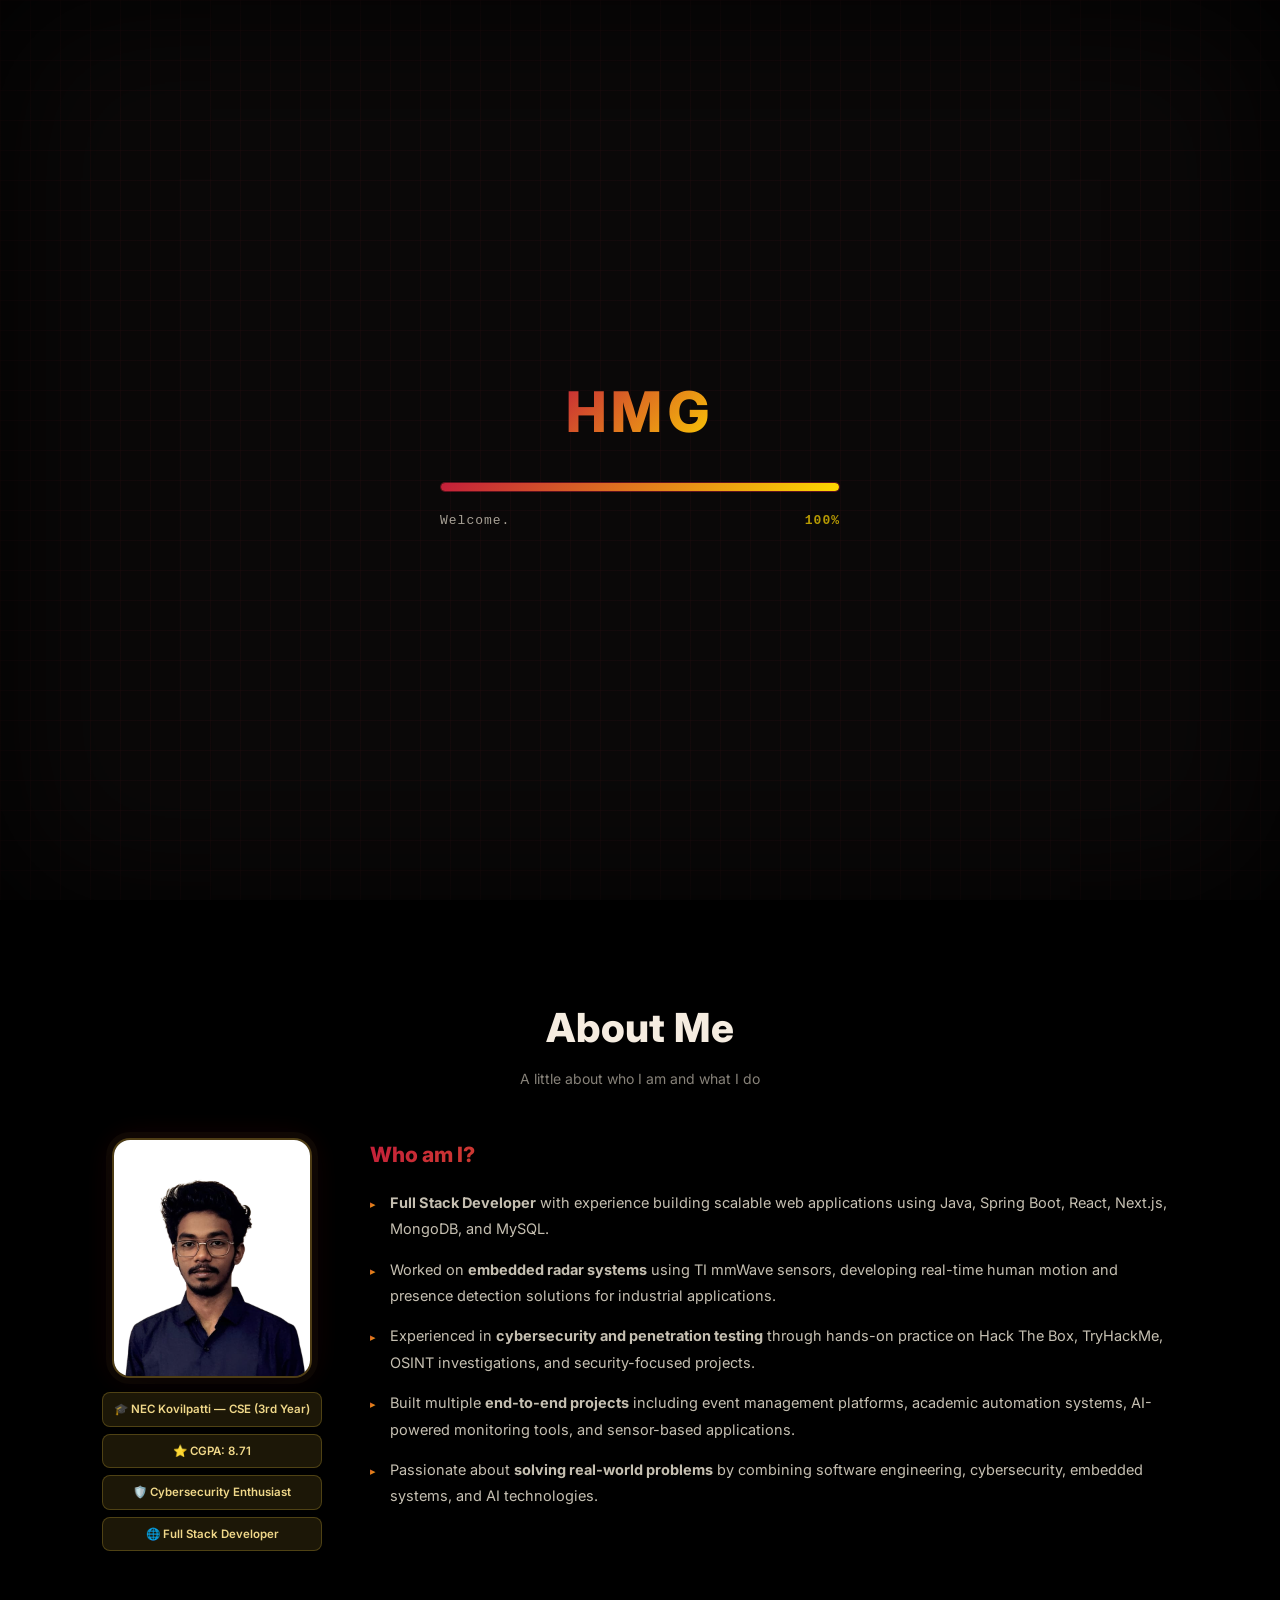
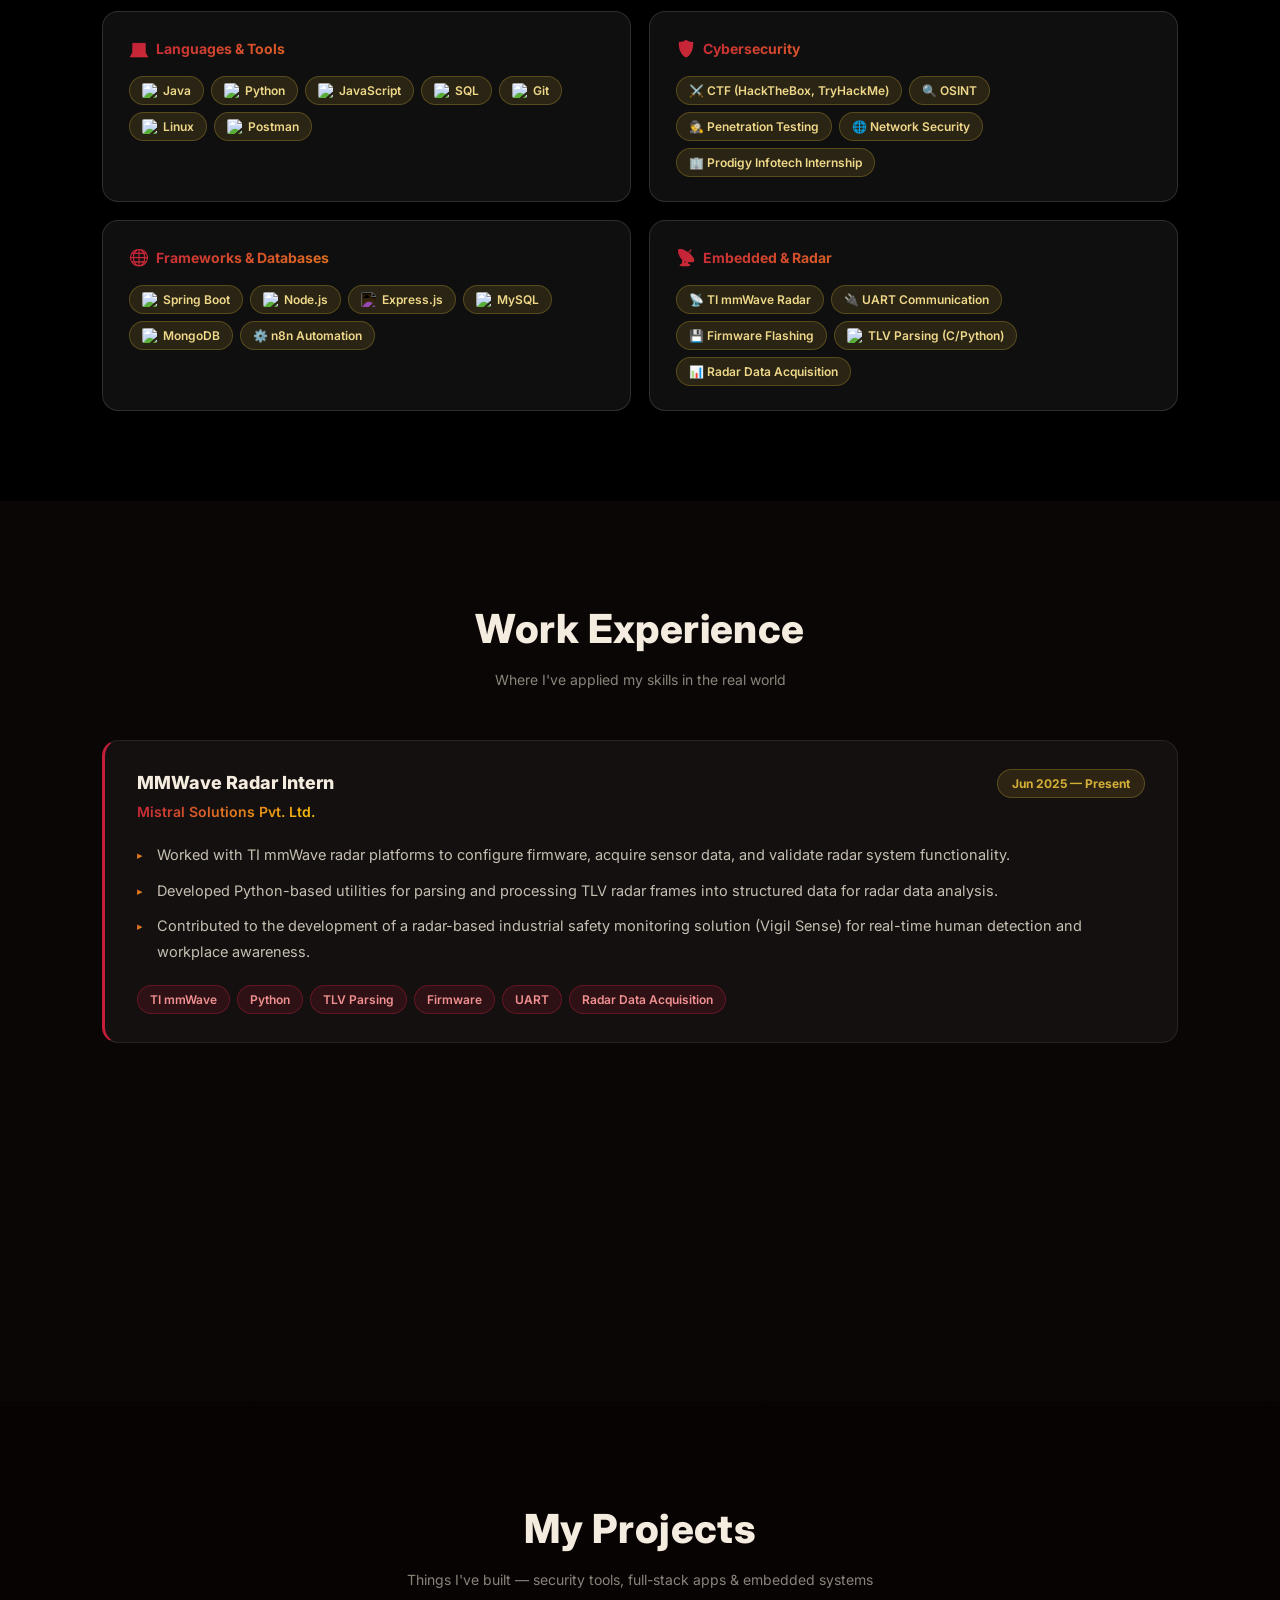
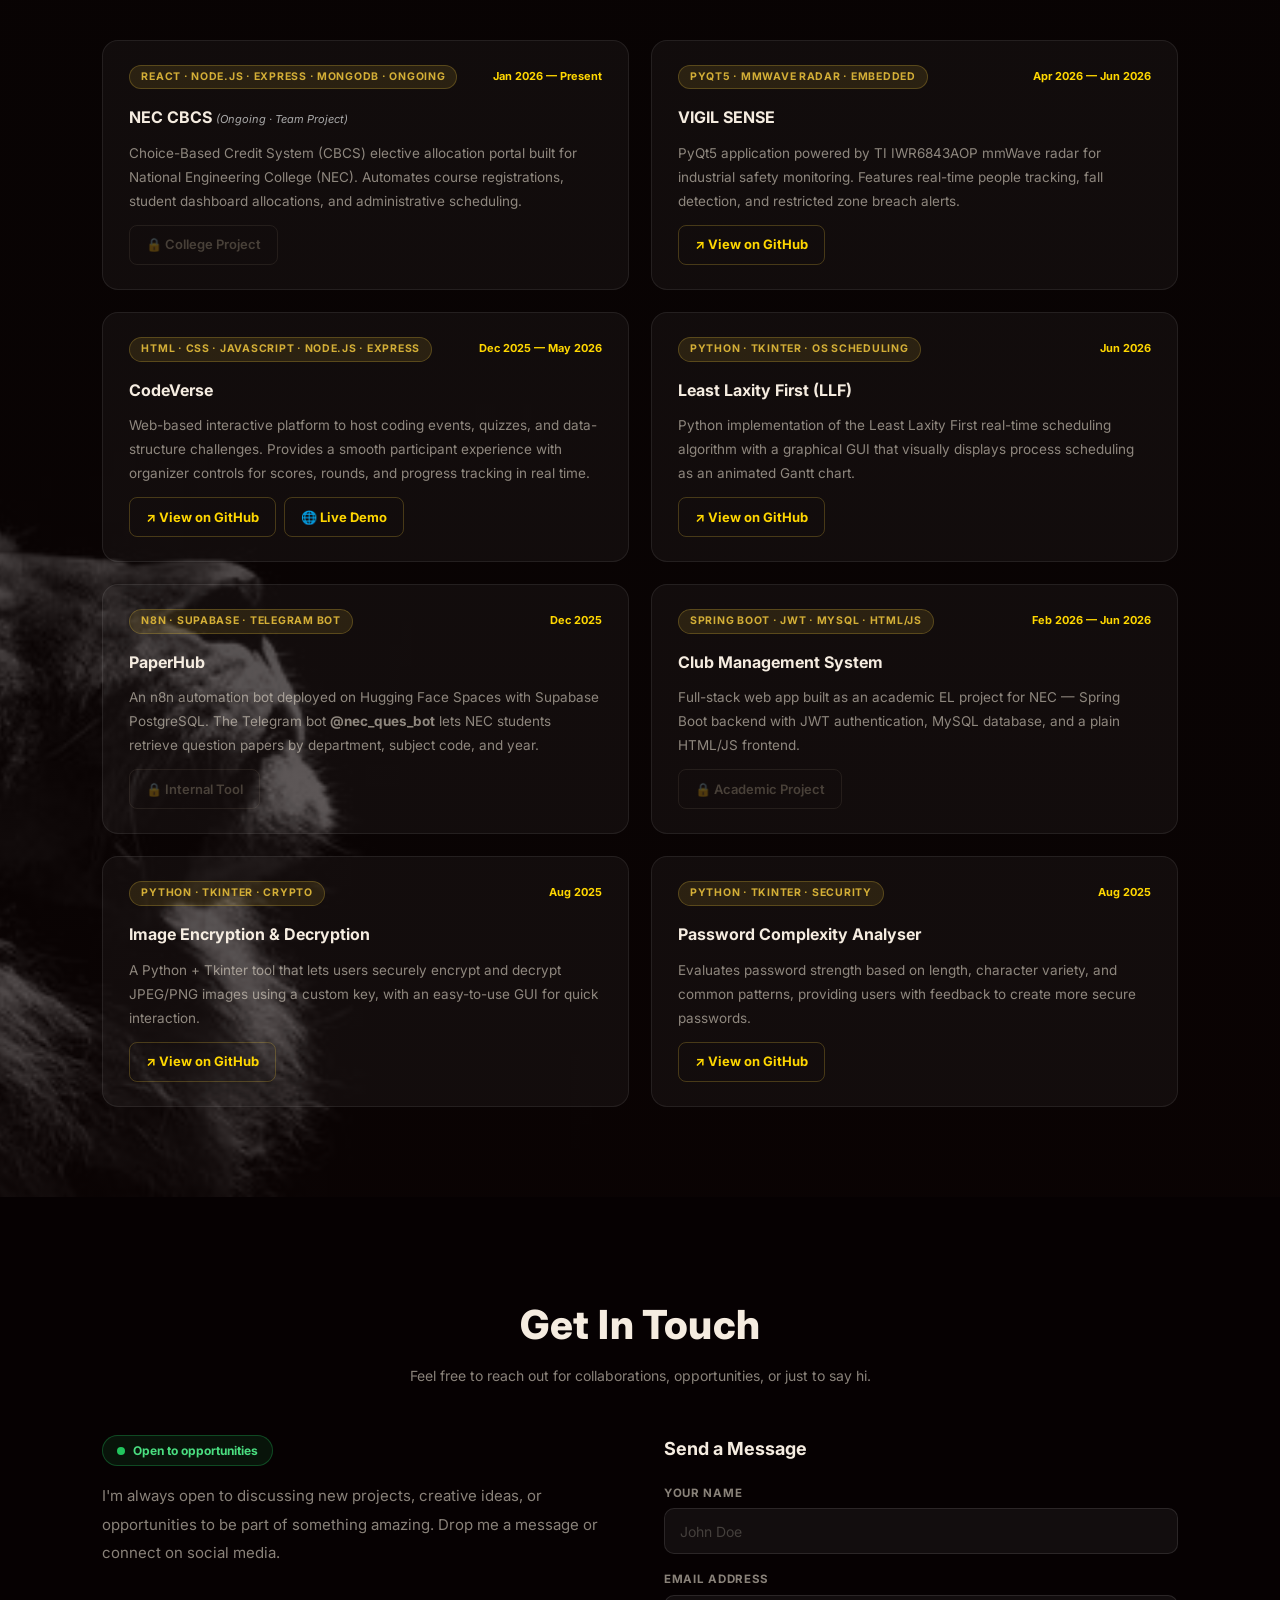
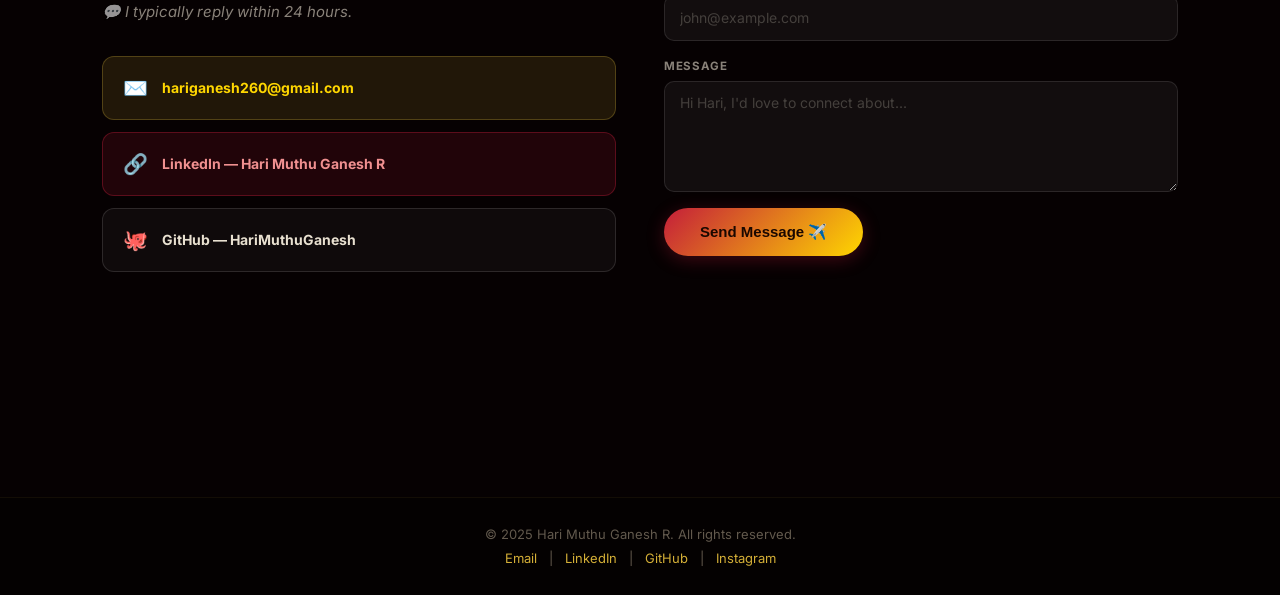
==== v1/index.html @ 83ead542 "feat: reorganize portfolio into v1 and prepare for v2" ====
<!DOCTYPE html>
<html lang="en">

<head>
    <meta charset="UTF-8">
    <meta name="viewport" content="width=device-width, initial-scale=1.0">
    <meta name="description"
        content="Portfolio of Hari Muthu Ganesh R — CSE student specializing in Cybersecurity and Full Stack Development.">

    <!-- Open Graph -->
    <meta property="og:title" content="Hari Muthu Ganesh R — Portfolio">
    <meta property="og:description" content="Security Engineer &amp; Full Stack Developer | NEC Kovilpatti">
    <meta property="og:type" content="website">
    <meta property="og:url" content="https://HariMuthuGanesh.github.io/Portfolio">
    <meta property="og:image" content="https://HariMuthuGanesh.github.io/Portfolio/assets/hari_portrait.png">
    <link rel="canonical" href="https://HariMuthuGanesh.github.io/Portfolio">

    <title>Hari Muthu Ganesh R — Portfolio</title>
    <link rel="icon" href="assets/logo1.png" type="image/png">
    <link rel="preconnect" href="https://fonts.googleapis.com">
    <link rel="preconnect" href="https://fonts.gstatic.com" crossorigin>
    <link href="https://fonts.googleapis.com/css2?family=Inter:wght@400;500;600;700;800&display=swap" rel="stylesheet">
    <link rel="stylesheet" href="css/style.css">
</head>

<body class="loading">

    <!-- ===== PRELOADER ===== -->
    <div id="preloader">
        <div class="loader-content">
            <h1 class="loader-text">HMG</h1>
            <div class="progress-bar-container">
                <div class="progress-bar"></div>
            </div>
            <div class="loader-status">
                <span id="loader-message">Initializing System...</span>
                <span id="loader-percentage">0%</span>
            </div>
        </div>
    </div>

    <!-- ===== NAVBAR ===== -->
    <header>
        <nav class="navbar" id="navbar">
            <div class="logo">
                <a href="#home"><img src="assets/logo1.png" alt="Hari's Logo" width="52" height="52"></a>
            </div>
            <!-- Desktop nav -->
            <ul class="nav-links">
                <li><a href="#home" class="active" id="nav-home">HOME</a></li>
                <li><a href="#about" id="nav-about">ABOUT ME</a></li>
                <li><a href="#experience" id="nav-experience">EXPERIENCE</a></li>
                <li><a href="#projects" id="nav-projects">PROJECTS</a></li>
                <li><a href="#contact" id="nav-contact">CONTACT</a></li>
            </ul>
            <!-- Hamburger (mobile only) -->
            <button class="hamburger" id="hamburger" aria-label="Toggle navigation" aria-expanded="false">
                <span></span><span></span><span></span>
            </button>
        </nav>
        <!-- Mobile nav overlay -->
        <div class="mobile-nav" id="mobile-nav">
            <a href="#home" class="active" id="mnav-home">HOME</a>
            <a href="#about" id="mnav-about">ABOUT ME</a>
            <a href="#experience" id="mnav-experience">EXPERIENCE</a>
            <a href="#projects" id="mnav-projects">PROJECTS</a>
            <a href="#contact" id="mnav-contact">CONTACT</a>
        </div>
    </header>

    <!-- ===================================================
         SECTION 1 — HOME
    =================================================== -->
    <section id="home">
        <div class="home-content">
            <p class="greeting">👋 Welcome to my portfolio</p>
            <h1>Hi, I'm <span>Hari Muthu Ganesh R</span></h1>
            <p class="tagline">
                A 3rd-year CSE student at <strong>National Engineering College, Kovilpatti</strong>.
                Aspiring <strong><span id="typed-role"></span><span class="cursor-blink">|</span></strong>
                with a CGPA of <strong>8.71</strong>. I build things that matter.
            </p>
            <div class="home-btns">
                <a href="#projects" class="btn-primary">See My Projects ↓</a>
                <a href="#about" class="btn-secondary">About Me →</a>
                <a href="assets/Hari_Resume.pdf" class="btn-resume" download>⬇ Download CV</a>
            </div>
            <div class="hero-socials">
                <a href="https://github.com/HariMuthuGanesh" target="_blank" rel="noopener" aria-label="GitHub"
                    class="social-icon">
                    <svg width="20" height="20" viewBox="0 0 24 24" fill="currentColor">
                        <path
                            d="M12 0C5.374 0 0 5.373 0 12c0 5.302 3.438 9.8 8.207 11.387.599.111.793-.261.793-.577v-2.234c-3.338.726-4.033-1.416-4.033-1.416-.546-1.387-1.333-1.756-1.333-1.756-1.089-.745.083-.729.083-.729 1.205.084 1.839 1.237 1.839 1.237 1.07 1.834 2.807 1.304 3.492.997.107-.775.418-1.305.762-1.604-2.665-.305-5.467-1.334-5.467-5.931 0-1.311.469-2.381 1.236-3.221-.124-.303-.535-1.524.117-3.176 0 0 1.008-.322 3.301 1.23A11.509 11.509 0 0 1 12 5.803c1.02.005 2.047.138 3.006.404 2.291-1.552 3.297-1.23 3.297-1.23.653 1.653.242 2.874.118 3.176.77.84 1.235 1.911 1.235 3.221 0 4.609-2.807 5.624-5.479 5.921.43.372.823 1.102.823 2.222v3.293c0 .319.192.694.801.576C20.566 21.797 24 17.3 24 12c0-6.627-5.373-12-12-12z" />
                    </svg>
                </a>
                <a href="https://www.linkedin.com/in/hari-muthu-ganesh-r-147662321" target="_blank" rel="noopener"
                    aria-label="LinkedIn" class="social-icon">
                    <svg width="20" height="20" viewBox="0 0 24 24" fill="currentColor">
                        <path
                            d="M20.447 20.452h-3.554v-5.569c0-1.328-.027-3.037-1.852-3.037-1.853 0-2.136 1.445-2.136 2.939v5.667H9.351V9h3.414v1.561h.046c.477-.9 1.637-1.85 3.37-1.85 3.601 0 4.267 2.37 4.267 5.455v6.286zM5.337 7.433a2.062 2.062 0 0 1-2.063-2.065 2.064 2.064 0 1 1 2.063 2.065zm1.782 13.019H3.555V9h3.564v11.452zM22.225 0H1.771C.792 0 0 .774 0 1.729v20.542C0 23.227.792 24 1.771 24h20.451C23.2 24 24 23.227 24 22.271V1.729C24 .774 23.2 0 22.222 0h.003z" />
                    </svg>
                </a>
                <a href="mailto:hariganesh260@gmail.com" aria-label="Email" class="social-icon">
                    <svg width="20" height="20" viewBox="0 0 24 24" fill="currentColor">
                        <path
                            d="M20 4H4c-1.1 0-2 .9-2 2v12c0 1.1.9 2 2 2h16c1.1 0 2-.9 2-2V6c0-1.1-.9-2-2-2zm0 4-8 5-8-5V6l8 5 8-5v2z" />
                    </svg>
                </a>
            </div>
        </div>
    </section>

    <!-- ===================================================
         SECTION 2 — ABOUT ME
    =================================================== -->
    <section id="about">
        <h2 class="section-title">About <span>Me</span></h2>
        <p class="section-subtitle">A little about who I am and what I do</p>

        <div class="about-wrapper">
            <div class="about-photo-col">
                <img src="assets/hari_portrait.png" alt="Hari Muthu Ganesh R" width="200" height="248" loading="lazy">
                <div class="about-badges">
                    <div class="badge">🎓 NEC Kovilpatti — CSE (3rd Year)</div>
                    <div class="badge">⭐ CGPA: 8.71</div>
                    <div class="badge">🛡️ Cybersecurity Enthusiast</div>
                    <div class="badge">🌐 Full Stack Developer</div>
                </div>
            </div>

            <div class="about-text-col">
                <h3>Who am I?</h3>
                <ul>
                    <li><strong>Full Stack Developer</strong> with experience building scalable web applications using
                        Java, Spring Boot, React, Next.js, MongoDB, and MySQL.</li>
                    <li>Worked on <strong>embedded radar systems</strong> using TI mmWave sensors, developing real-time
                        human motion and presence detection solutions for industrial applications.</li>
                    <li>Experienced in <strong>cybersecurity and penetration testing</strong> through hands-on practice
                        on Hack The Box, TryHackMe, OSINT investigations, and security-focused projects.</li>
                    <li>Built multiple <strong>end-to-end projects</strong> including event management platforms,
                        academic automation systems, AI-powered monitoring tools, and sensor-based applications.</li>
                    <li>Passionate about <strong>solving real-world problems</strong> by combining software engineering,
                        cybersecurity, embedded systems, and AI technologies.</li>
                </ul>
            </div>
        </div>

        <div class="skills-grid">
            <div class="skill-card reveal">
                <h3><span class="icon">💻</span> Languages &amp; Tools</h3>
                <ul>
                    <li><img src="https://cdn.jsdelivr.net/gh/devicons/devicon@latest/icons/java/java-original.svg"
                            alt="Java" loading="lazy">Java</li>
                    <li><img src="https://cdn.jsdelivr.net/gh/devicons/devicon@latest/icons/python/python-original.svg"
                            alt="Python" loading="lazy">Python</li>
                    <li><img src="https://cdn.jsdelivr.net/gh/devicons/devicon@latest/icons/javascript/javascript-original.svg"
                            alt="JavaScript" loading="lazy">JavaScript</li>
                    <li><img src="https://cdn.jsdelivr.net/gh/devicons/devicon@latest/icons/mysql/mysql-original.svg"
                            alt="SQL" loading="lazy">SQL</li>
                    <li><img src="https://cdn.jsdelivr.net/gh/devicons/devicon@latest/icons/git/git-original.svg"
                            alt="Git" loading="lazy">Git</li>
                    <li><img src="https://cdn.jsdelivr.net/gh/devicons/devicon@latest/icons/linux/linux-original.svg"
                            alt="Linux" loading="lazy">Linux</li>
                    <li><img src="https://cdn.jsdelivr.net/gh/devicons/devicon@latest/icons/postman/postman-original.svg"
                            alt="Postman" loading="lazy">Postman</li>
                </ul>
            </div>
            <div class="skill-card reveal">
                <h3><span class="icon">🛡️</span> Cybersecurity</h3>
                <ul>
                    <li>⚔️ CTF (HackTheBox, TryHackMe)</li>
                    <li>🔍 OSINT</li>
                    <li>🕵️ Penetration Testing</li>
                    <li>🌐 Network Security</li>
                    <li>🏢 Prodigy Infotech Internship</li>
                </ul>
            </div>
            <div class="skill-card reveal">
                <h3><span class="icon">🌐</span> Frameworks &amp; Databases</h3>
                <ul>
                    <li><img src="https://cdn.jsdelivr.net/gh/devicons/devicon@latest/icons/spring/spring-original.svg"
                            alt="Spring Boot" loading="lazy">Spring Boot</li>
                    <li><img src="https://cdn.jsdelivr.net/gh/devicons/devicon@latest/icons/nodejs/nodejs-original.svg"
                            alt="Node.js" loading="lazy">Node.js</li>
                    <li><img src="https://cdn.jsdelivr.net/gh/devicons/devicon@latest/icons/express/express-original-wordmark.svg"
                            alt="Express.js" loading="lazy" class="icon-invert">Express.js</li>
                    <li><img src="https://cdn.jsdelivr.net/gh/devicons/devicon@latest/icons/mysql/mysql-original.svg"
                            alt="MySQL" loading="lazy">MySQL</li>
                    <li><img src="https://cdn.jsdelivr.net/gh/devicons/devicon@latest/icons/mongodb/mongodb-original.svg"
                            alt="MongoDB" loading="lazy">MongoDB</li>
                    <li>⚙️ n8n Automation</li>
                </ul>
            </div>
            <div class="skill-card reveal">
                <h3><span class="icon">📡</span> Embedded &amp; Radar</h3>
                <ul>
                    <li>📡 TI mmWave Radar</li>
                    <li>🔌 UART Communication</li>
                    <li>💾 Firmware Flashing</li>
                    <li><img src="https://cdn.jsdelivr.net/gh/devicons/devicon@latest/icons/python/python-original.svg"
                            alt="Python" loading="lazy">TLV Parsing (C/Python)</li>
                    <li>📊 Radar Data Acquisition</li>
                </ul>
            </div>
        </div>
    </section>

    <!-- ===================================================
         SECTION 3 — EXPERIENCE
    =================================================== -->
    <section id="experience">
        <h2 class="section-title">Work <span>Experience</span></h2>
        <p class="section-subtitle">Where I've applied my skills in the real world</p>

        <div class="experience-list">
            <div class="exp-card">
                <div class="exp-header">
                    <div class="exp-left">
                        <h3 class="exp-role">MMWave Radar Intern</h3>
                        <p class="exp-company">Mistral Solutions Pvt. Ltd.</p>
                    </div>
                    <span class="exp-date">Jun 2025 — Present</span>
                </div>
                <ul class="exp-points">
                    <li>Worked with TI mmWave radar platforms to configure firmware, acquire sensor data, and validate
                        radar system functionality.</li>
                    <li>Developed Python-based utilities for parsing and processing TLV radar frames into structured
                        data for radar data analysis.</li>
                    <li>Contributed to the development of a radar-based industrial safety monitoring solution (Vigil
                        Sense) for real-time human detection and workplace awareness.</li>
                </ul>
                <div class="exp-tags">
                    <span>TI mmWave</span><span>Python</span><span>TLV Parsing</span>
                    <span>Firmware</span><span>UART</span><span>Radar Data Acquisition</span>
                </div>
            </div>
        </div>
    </section>

    <!-- ===================================================
         SECTION 4 — PROJECTS
    =================================================== -->
    <section id="projects">
        <h2 class="section-title">My <span>Projects</span></h2>
        <p class="section-subtitle">Things I've built — security tools, full-stack apps &amp; embedded systems</p>

        <div class="projects-grid">

            <div class="project-card">
                <div style="display: flex; justify-content: space-between; align-items: baseline; margin-bottom: 5px;">
                    <span class="proj-tag">React · Node.js · Express · MongoDB · Ongoing</span>
                    <span style="font-size: 11px; color: var(--gold); font-weight: bold; white-space: nowrap;">Jan 2026 — Present</span>
                </div>
                <h3 style="margin-top: 0;">NEC CBCS <em style="font-size:11px;font-weight:400;color:#aaa;">(Ongoing · Team Project)</em></h3>
                <p class="proj-desc">Choice-Based Credit System (CBCS) elective allocation portal built for National
                    Engineering College (NEC). Automates course registrations, student dashboard allocations, and
                    administrative scheduling.</p>
                <span class="proj-link-disabled">🔒 College Project</span>
            </div>

            <div class="project-card">
                <div style="display: flex; justify-content: space-between; align-items: baseline; margin-bottom: 5px;">
                    <span class="proj-tag">PyQt5 · mmWave Radar · Embedded</span>
                    <span style="font-size: 11px; color: var(--gold); font-weight: bold; white-space: nowrap;">Apr 2026 — Jun 2026</span>
                </div>
                <h3 style="margin-top: 0;">VIGIL SENSE</h3>
                <p class="proj-desc">PyQt5 application powered by TI IWR6843AOP mmWave radar for industrial safety
                    monitoring. Features real-time people tracking, fall detection, and restricted zone breach alerts.
                </p>
                <a class="proj-link" target="_blank" rel="noopener"
                    href="https://github.com/HariMuthuGanesh/Vigle_Sense">↗ View on GitHub</a>
            </div>

            <div class="project-card">
                <div style="display: flex; justify-content: space-between; align-items: baseline; margin-bottom: 5px;">
                    <span class="proj-tag">HTML · CSS · JavaScript · Node.js · Express</span>
                    <span style="font-size: 11px; color: var(--gold); font-weight: bold; white-space: nowrap;">Dec 2025 — May 2026</span>
                </div>
                <h3 style="margin-top: 0;">CodeVerse</h3>
                <p class="proj-desc">Web-based interactive platform to host coding events, quizzes, and
                    data-structure challenges. Provides a smooth participant experience with organizer controls
                    for scores, rounds, and progress tracking in real time.</p>
                <div class="proj-links-row">
                    <a class="proj-link" target="_blank" rel="noopener"
                        href="https://github.com/HariMuthuGanesh/CodeVerse">↗ View on GitHub</a>
                    <a class="proj-link" target="_blank" rel="noopener" href="https://codeverse-ymd8.onrender.com/">🌐
                        Live Demo</a>
                </div>
            </div>

            <div class="project-card">
                <div style="display: flex; justify-content: space-between; align-items: baseline; margin-bottom: 5px;">
                    <span class="proj-tag">Python · Tkinter · OS Scheduling</span>
                    <span style="font-size: 11px; color: var(--gold); font-weight: bold; white-space: nowrap;">Jun 2026</span>
                </div>
                <h3 style="margin-top: 0;">Least Laxity First (LLF)</h3>
                <p class="proj-desc">Python implementation of the Least Laxity First real-time scheduling
                    algorithm with a graphical GUI that visually displays process scheduling as an
                    animated Gantt chart.</p>
                <a class="proj-link" target="_blank" rel="noopener"
                    href="https://github.com/HariMuthuGanesh/Least_Laxity_First">↗ View on GitHub</a>
            </div>

            <div class="project-card">
                <div style="display: flex; justify-content: space-between; align-items: baseline; margin-bottom: 5px;">
                    <span class="proj-tag">n8n · Supabase · Telegram Bot</span>
                    <span style="font-size: 11px; color: var(--gold); font-weight: bold; white-space: nowrap;">Dec 2025</span>
                </div>
                <h3 style="margin-top: 0;">PaperHub</h3>
                <p class="proj-desc">An n8n automation bot deployed on Hugging Face Spaces with Supabase PostgreSQL. The
                    Telegram bot <strong>@nec_ques_bot</strong> lets NEC students retrieve question papers by
                    department, subject code, and year.</p>
                <span class="proj-link-disabled">🔒 Internal Tool</span>
            </div>

            <div class="project-card">
                <div style="display: flex; justify-content: space-between; align-items: baseline; margin-bottom: 5px;">
                    <span class="proj-tag">Spring Boot · JWT · MySQL · HTML/JS</span>
                    <span style="font-size: 11px; color: var(--gold); font-weight: bold; white-space: nowrap;">Feb 2026 — Jun 2026</span>
                </div>
                <h3 style="margin-top: 0;">Club Management System</h3>
                <p class="proj-desc">Full-stack web app built as an academic EL project for NEC — Spring Boot backend
                    with JWT authentication, MySQL database, and a plain HTML/JS frontend.</p>
                <span class="proj-link-disabled">🔒 Academic Project</span>
            </div>

            <div class="project-card">
                <div style="display: flex; justify-content: space-between; align-items: baseline; margin-bottom: 5px;">
                    <span class="proj-tag">Python · Tkinter · Crypto</span>
                    <span style="font-size: 11px; color: var(--gold); font-weight: bold; white-space: nowrap;">Aug 2025</span>
                </div>
                <h3 style="margin-top: 0;">Image Encryption &amp; Decryption</h3>
                <p class="proj-desc">A Python + Tkinter tool that lets users securely encrypt and decrypt JPEG/PNG
                    images using a custom key, with an easy-to-use GUI for quick interaction.</p>
                <a class="proj-link" target="_blank" rel="noopener"
                    href="https://github.com/HariMuthuGanesh/Image_Encrypt_Decrypt">↗ View on GitHub</a>
            </div>

            <div class="project-card">
                <div style="display: flex; justify-content: space-between; align-items: baseline; margin-bottom: 5px;">
                    <span class="proj-tag">Python · Tkinter · Security</span>
                    <span style="font-size: 11px; color: var(--gold); font-weight: bold; white-space: nowrap;">Aug 2025</span>
                </div>
                <h3 style="margin-top: 0;">Password Complexity Analyser</h3>
                <p class="proj-desc">Evaluates password strength based on length, character variety, and common
                    patterns, providing users with feedback to create more secure passwords.</p>
                <a class="proj-link" target="_blank" rel="noopener"
                    href="https://github.com/HariMuthuGanesh/Password_Analyser">↗ View on GitHub</a>
            </div>

        </div>
    </section>

    <!-- ===================================================
         SECTION 4 — CONTACT
    =================================================== -->
    <section id="contact">
        <h2 class="section-title">Get In <span>Touch</span></h2>
        <p class="section-subtitle">Feel free to reach out for collaborations, opportunities, or just to say hi.</p>

        <div class="contact-wrapper">
            <div class="contact-cta">
                <div class="availability-badge">
                    <span class="avail-dot"></span>
                    Open to opportunities
                </div>
                <p>I'm always open to discussing new projects, creative ideas, or opportunities to be part of something
                    amazing. Drop me a message or connect on social media.</p>
                <p class="reply-note">💬 I typically reply within 24 hours.</p>
                <div class="cta-buttons">
                    <a href="mailto:hariganesh260@gmail.com" class="cta-btn email">
                        <span class="cta-icon">✉️</span>hariganesh260@gmail.com
                    </a>
                    <a href="https://www.linkedin.com/in/hari-muthu-ganesh-r-147662321" target="_blank" rel="noopener"
                        class="cta-btn linkedin">
                        <span class="cta-icon">🔗</span>LinkedIn — Hari Muthu Ganesh R
                    </a>
                    <a href="https://github.com/HariMuthuGanesh" target="_blank" rel="noopener" class="cta-btn github">
                        <span class="cta-icon">🐙</span>GitHub — HariMuthuGanesh
                    </a>
                </div>
            </div>

            <form class="contact-form" action="https://formsubmit.co/3e64eccf7deb7471c0c84a5e7878bdb8" method="POST">
                <h3>Send a Message</h3>
                <input type="hidden" name="_subject" value="New message from Portfolio">
                <input type="hidden" name="_captcha" value="false">
                <input type="hidden" name="_next" value="https://HariMuthuGanesh.github.io/Portfolio">

                <div class="form-group">
                    <label for="name">Your Name</label>
                    <input type="text" id="name" name="name" placeholder="John Doe" required autocomplete="name">
                </div>
                <div class="form-group">
                    <label for="email">Email Address</label>
                    <input type="email" id="email" name="email" placeholder="john@example.com" required
                        autocomplete="email">
                </div>
                <div class="form-group">
                    <label for="message">Message</label>
                    <textarea id="message" name="message" rows="5" placeholder="Hi Hari, I'd love to connect about..."
                        required></textarea>
                </div>
                <button type="submit" class="btn-send">Send Message ✈️</button>
            </form>
        </div>
    </section>

    <!-- ===== TOAST NOTIFICATION ===== -->
    <div class="toast" id="toast">✅ Message sent! I'll get back to you soon.</div>

    <!-- ===== FOOTER ===== -->
    <footer class="footer">
        <p>© 2025 Hari Muthu Ganesh R. All rights reserved.</p>
        <p>
            <a href="mailto:hariganesh260@gmail.com">Email</a> |
            <a href="https://www.linkedin.com/in/hari-muthu-ganesh-r-147662321" target="_blank"
                rel="noopener">LinkedIn</a> |
            <a href="https://github.com/HariMuthuGanesh" target="_blank" rel="noopener">GitHub</a> |
            <a href="https://www.instagram.com/hari__official_27/" target="_blank" rel="noopener">Instagram</a>
        </p>
    </footer>

    <!-- ===== Scroll to top button ===== -->
    <button class="scroll-top" id="scrollTop" aria-label="Back to top">↑</button>

    <!-- ===== JAVASCRIPT ===== -->
    <script>
        /* ---------- Typing animation ---------- */
        const roles = ['Security Engineer', 'Full Stack Developer', 'Embedded Systems Engineer', 'CTF Player'];
        let roleIdx = 0, charIdx = 0, isDeleting = false;
        const typedEl = document.getElementById('typed-role');
        function typeRole() {
            if (!typedEl) return;
            const current = roles[roleIdx];
            if (isDeleting) {
                typedEl.textContent = current.slice(0, --charIdx);
                if (charIdx === 0) { isDeleting = false; roleIdx = (roleIdx + 1) % roles.length; setTimeout(typeRole, 500); return; }
            } else {
                typedEl.textContent = current.slice(0, ++charIdx);
                if (charIdx === current.length) { isDeleting = true; setTimeout(typeRole, 2000); return; }
            }
            setTimeout(typeRole, isDeleting ? 55 : 85);
        }
        typeRole();

        /* ---------- Scroll reveal (IntersectionObserver) ---------- */
        const revealEls = document.querySelectorAll('.reveal');
        if ('IntersectionObserver' in window) {
            const revealObserver = new IntersectionObserver((entries) => {
                entries.forEach((entry, i) => {
                    if (entry.isIntersecting) {
                        setTimeout(() => entry.target.classList.add('visible'), i * 100);
                        revealObserver.unobserve(entry.target);
                    }
                });
            }, { threshold: 0.12 });
            revealEls.forEach(el => revealObserver.observe(el));
        } else {
            revealEls.forEach(el => el.classList.add('visible'));
        }

        /* ---------- Active nav on scroll ---------- */
        const sections = ['home', 'about', 'experience', 'projects', 'contact'];
        const navLinks = {};
        const mNavLinks = {};
        sections.forEach(id => {
            navLinks[id] = document.getElementById('nav-' + id);
            mNavLinks[id] = document.getElementById('mnav-' + id);
        });

        function setActive() {
            const scrollY = window.scrollY + 100;
            let current = 'home';
            sections.forEach(id => {
                const el = document.getElementById(id);
                if (el && el.offsetTop <= scrollY) current = id;
            });
            sections.forEach(id => {
                const isActive = id === current;
                navLinks[id].classList.toggle('active', isActive);
                mNavLinks[id].classList.toggle('active', isActive);
            });
        }
        window.addEventListener('scroll', setActive, { passive: true });
        setActive();

        /* ---------- Hamburger menu ---------- */
        const hamburger = document.getElementById('hamburger');
        const mobileNav = document.getElementById('mobile-nav');

        hamburger.addEventListener('click', () => {
            const isOpen = mobileNav.classList.toggle('open');
            hamburger.classList.toggle('open', isOpen);
            hamburger.setAttribute('aria-expanded', isOpen);
        });

        mobileNav.querySelectorAll('a').forEach(link => {
            link.addEventListener('click', () => {
                mobileNav.classList.remove('open');
                hamburger.classList.remove('open');
                hamburger.setAttribute('aria-expanded', false);
            });
        });

        /* ---------- Scroll to top ---------- */
        const scrollTopBtn = document.getElementById('scrollTop');
        window.addEventListener('scroll', () => {
            scrollTopBtn.classList.toggle('visible', window.scrollY > 400);
        }, { passive: true });
        scrollTopBtn.addEventListener('click', () => {
            window.scrollTo({ top: 0, behavior: 'smooth' });
        });

        /* ---------- Toast on form submit ---------- */
        const contactForm = document.querySelector('.contact-form');
        const toast = document.getElementById('toast');
        if (contactForm && toast) {
            contactForm.addEventListener('submit', () => {
                toast.classList.add('show');
                setTimeout(() => toast.classList.remove('show'), 4000);
            });
        }

        /* ---------- Preloader ---------- */
        window.addEventListener('load', () => {
            const preloader = document.getElementById('preloader');
            const percentageEl = document.getElementById('loader-percentage');
            const messageEl = document.getElementById('loader-message');
            
            const messages = [
                "Initializing System...",
                "Loading Assets...",
                "Establishing Connection...",
                "Decrypting Data...",
                "Welcome."
            ];
            
            let progress = 0;
            const interval = setInterval(() => {
                progress += 1;
                if(percentageEl) percentageEl.textContent = progress + '%';
                
                if(messageEl) {
                    if(progress === 20) messageEl.textContent = messages[1];
                    if(progress === 50) messageEl.textContent = messages[2];
                    if(progress === 80) messageEl.textContent = messages[3];
                    if(progress === 100) messageEl.textContent = messages[4];
                }
                
                if(progress >= 100) {
                    clearInterval(interval);
                    setTimeout(() => {
                        preloader.classList.add('preloader-hidden');
                        document.body.classList.remove('loading');
                    }, 400); // Small pause at 100% before fading
                }
            }, 20); // Count up over 2 seconds
        });
    </script>

</body>

</html>
---- v1/css/style.css ----
/* ================================================
   STYLE.CSS — Portfolio | Hari Muthu Ganesh R
   Theme: Crimson & Gold
   ================================================ */

@import url('https://fonts.googleapis.com/css2?family=Inter:wght@400;500;600;700;800&display=swap');

/* ---------- Tokens ---------- */
:root {
    --gold:           #FFD700;
    --gold-soft:      #D4AF37;
    --gold-dim:       rgba(212, 175, 55, 0.13);
    --gold-border:    rgba(212, 175, 55, 0.28);
    --crimson:        #C41E3A;
    --crimson-dim:    rgba(196, 30, 58, 0.14);
    --crimson-border: rgba(196, 30, 58, 0.36);
    --grad:           linear-gradient(135deg, #C41E3A 0%, #FFD700 100%);
    --surface:        rgba(255, 255, 255, 0.045);
    --surface-b:      rgba(255, 255, 255, 0.08);
    --text:           #e8e0d0;
    --muted:          rgba(232, 224, 208, 0.58);
    --nav-h:          68px;
}

/* ---------- Reset ---------- */
*, *::before, *::after { margin: 0; padding: 0; box-sizing: border-box; }
html { scroll-behavior: smooth; }
body {
    font-family: 'Inter', 'Segoe UI', sans-serif;
    background: #0a0808;
    color: var(--text);
    overflow-x: hidden;
    line-height: 1.6;
}
img { display: block; max-width: 100%; }
a { text-decoration: none; }

/* Scrollbar */
::-webkit-scrollbar { width: 5px; }
::-webkit-scrollbar-track { background: #0d0d0d; }
::-webkit-scrollbar-thumb { background: var(--grad); border-radius: 4px; }

/* Gradient text utility */
.grad-text {
    background: var(--grad);
    -webkit-background-clip: text;
    -webkit-text-fill-color: transparent;
    background-clip: text;
}

/* ============================================================
   NAVBAR
   ============================================================ */
.navbar {
    position: fixed;
    top: 0; left: 0; width: 100%;
    height: var(--nav-h);
    z-index: 1000;
    display: flex;
    justify-content: space-between;
    align-items: center;
    padding: 0 40px;
    background: rgba(10, 8, 8, 0.93);
    backdrop-filter: blur(16px);
    -webkit-backdrop-filter: blur(16px);
    border-bottom: 1px solid rgba(212, 175, 55, 0.09);
}

.navbar .logo img {
    width: 50px; height: 50px;
    border-radius: 14%;
    opacity: 0.88;
    transition: transform 0.5s ease, opacity 0.3s;
}
.navbar .logo img:hover { transform: rotate(360deg) scale(1.1); opacity: 1; }

/* Desktop links */
.nav-links { list-style: none; display: flex; gap: 4px; }
.nav-links li a {
    color: var(--text);
    font-weight: 600;
    font-size: 13px;
    letter-spacing: 0.06em;
    padding: 8px 16px;
    border-radius: 7px;
    transition: background 0.22s, color 0.22s;
}
.nav-links li a:hover,
.nav-links li a.active {
    background: linear-gradient(135deg, rgba(196,30,58,0.48), rgba(212,175,55,0.38));
    color: var(--gold);
}

/* Hamburger */
.hamburger {
    display: none;
    flex-direction: column;
    gap: 5px;
    background: none;
    border: none;
    cursor: pointer;
    padding: 8px;
    z-index: 1100;
}
.hamburger span {
    display: block;
    width: 22px; height: 2px;
    background: var(--gold);
    border-radius: 2px;
    transition: transform 0.28s, opacity 0.28s;
}
.hamburger.open span:nth-child(1) { transform: translateY(7px) rotate(45deg); }
.hamburger.open span:nth-child(2) { opacity: 0; }
.hamburger.open span:nth-child(3) { transform: translateY(-7px) rotate(-45deg); }

/* Mobile nav drawer */
.mobile-nav {
    display: none;
    position: fixed;
    top: var(--nav-h); left: 0; right: 0;
    background: rgba(10, 6, 6, 0.97);
    backdrop-filter: blur(20px);
    border-bottom: 1px solid var(--gold-border);
    flex-direction: column;
    align-items: stretch;
    padding: 16px 24px 24px;
    z-index: 998;
    transition: opacity 0.25s, transform 0.25s;
    opacity: 0;
    transform: translateY(-8px);
}
.mobile-nav.open { display: flex; opacity: 1; transform: translateY(0); }
.mobile-nav a {
    color: var(--text);
    font-weight: 700;
    font-size: 15px;
    letter-spacing: 0.07em;
    padding: 14px 18px;
    border-radius: 10px;
    text-align: center;
    transition: background 0.22s, color 0.22s;
    border: 1px solid transparent;
}
.mobile-nav a + a { margin-top: 6px; }
.mobile-nav a:hover,
.mobile-nav a.active {
    background: var(--gold-dim);
    border-color: var(--gold-border);
    color: var(--gold);
}

/* ============================================================
   SECTION BASE
   ============================================================ */
section {
    width: 100%;
    min-height: 100vh;
    padding-top: var(--nav-h);
}

/* Section headings */
.section-title {
    text-align: center;
    font-size: clamp(26px, 3.5vw, 40px);
    font-weight: 800;
    color: #f5ece0;
    padding-top: 28px;
    margin-bottom: 8px;
    letter-spacing: 0.01em;
}
.section-subtitle {
    text-align: center;
    font-size: 14px;
    color: var(--muted);
    margin-bottom: 48px;
    padding: 0 20px;
}

/* ============================================================
   HOME — LAPTOP
   ============================================================ */
#home {
    background:
        linear-gradient(100deg, rgba(8,3,3,0.82) 45%, rgba(8,3,3,0.35) 100%),
        url("../assets/background.png") center / cover no-repeat;
    display: flex;
    align-items: center;
    justify-content: flex-start;
    gap: 40px;
    padding: var(--nav-h) 8% 80px;
    min-height: 100vh;
    position: relative;
    overflow: hidden;
}

/* Red glow bottom-left */
#home::after {
    content: '';
    position: absolute;
    bottom: -80px; left: -60px;
    width: 420px; height: 420px;
    background: radial-gradient(circle, rgba(196,30,58,0.14) 0%, transparent 70%);
    pointer-events: none;
}

.home-content {
    max-width: 660px;
    position: relative;
    z-index: 1;
    animation: fadeUp 0.9s ease both;
}

.greeting {
    display: inline-block;
    font-size: 11px;
    font-weight: 700;
    letter-spacing: 0.18em;
    text-transform: uppercase;
    color: var(--gold);
    border: 1px solid var(--gold-border);
    background: var(--gold-dim);
    border-radius: 20px;
    padding: 5px 14px;
    margin-bottom: 20px;
}

.home-content h1 {
    font-size: clamp(32px, 4.5vw, 56px);
    font-weight: 800;
    line-height: 1.18;
    color: #f8f0e4;
    margin-bottom: 22px;
}
.home-content h1 span {
    background: var(--grad);
    -webkit-background-clip: text;
    -webkit-text-fill-color: transparent;
    background-clip: text;
}

.tagline {
    font-size: clamp(14px, 1.5vw, 17px);
    line-height: 2;
    color: var(--muted);
    margin-bottom: 38px;
}
.tagline strong { color: var(--gold); font-weight: 600; }

.home-btns { display: flex; gap: 14px; flex-wrap: wrap; }

.btn-primary {
    display: inline-flex;
    align-items: center;
    gap: 8px;
    padding: 14px 34px;
    background: var(--grad);
    color: #1a0800;
    font-weight: 800;
    font-size: 14px;
    letter-spacing: 0.03em;
    border-radius: 40px;
    transition: transform 0.25s, box-shadow 0.25s;
    box-shadow: 0 4px 22px rgba(196,30,58,0.36);
}
.btn-primary:hover { transform: translateY(-3px); box-shadow: 0 10px 32px rgba(212,175,55,0.42); }

.btn-secondary {
    display: inline-flex;
    align-items: center;
    gap: 8px;
    padding: 13px 30px;
    background: transparent;
    color: var(--gold);
    font-weight: 700;
    font-size: 14px;
    border-radius: 40px;
    border: 1px solid var(--gold-border);
    transition: background 0.25s, transform 0.25s;
}
.btn-secondary:hover { background: var(--gold-dim); transform: translateY(-3px); }

.btn-resume {
    display: inline-flex;
    align-items: center;
    gap: 8px;
    padding: 13px 28px;
    background: transparent;
    color: var(--text);
    font-weight: 700;
    font-size: 14px;
    border-radius: 40px;
    border: 1px solid rgba(255,255,255,0.15);
    transition: background 0.25s, transform 0.25s, border-color 0.25s;
}
.btn-resume:hover {
    background: rgba(255,255,255,0.07);
    border-color: rgba(255,255,255,0.30);
    transform: translateY(-3px);
}



/* Hero social icons */
.hero-socials {
    display: flex;
    gap: 12px;
    margin-top: 28px;
    align-items: center;
}
.social-icon {
    width: 42px;
    height: 42px;
    display: flex;
    align-items: center;
    justify-content: center;
    border-radius: 12px;
    border: 1px solid var(--gold-border);
    background: var(--gold-dim);
    color: var(--gold);
    transition: transform 0.22s, background 0.22s, box-shadow 0.22s;
}
.social-icon:hover {
    transform: translateY(-4px);
    background: rgba(212,175,55,0.22);
    box-shadow: 0 8px 20px rgba(212,175,55,0.18);
}

/* ============================================================
   ABOUT
   ============================================================ */
#about { background: #000; padding-bottom: 90px; }

.about-wrapper {
    display: flex;
    gap: 48px;
    align-items: flex-start;
    padding: 0 8%;
    margin-bottom: 60px;
    flex-wrap: wrap;
}

/* Photo column */
.about-photo-col {
    flex: 0 0 220px;
    display: flex;
    flex-direction: column;
    align-items: center;
    gap: 14px;
    position: sticky;
    top: calc(var(--nav-h) + 24px);
    align-self: flex-start;
}

.about-photo-col img {
    width: 200px;
    height: 240px;
    object-fit: cover;
    object-position: top center;
    border-radius: 18px;
    border: 2px solid var(--gold-border);
    background: #1a1108;
    box-shadow:
        0 8px 40px rgba(0,0,0,0.75),
        0 0 0 6px rgba(212,175,55,0.05),
        0 0 32px rgba(196,30,58,0.14);
    transition: transform 0.3s, box-shadow 0.3s;
}
.about-photo-col img:hover {
    transform: scale(1.04);
    box-shadow: 0 12px 50px rgba(0,0,0,0.8), 0 0 40px rgba(212,175,55,0.20);
}

.about-badges { display: flex; flex-direction: column; gap: 7px; width: 100%; }
.badge {
    background: var(--gold-dim);
    border: 1px solid var(--gold-border);
    border-radius: 8px;
    padding: 7px 10px;
    font-size: 11.5px;
    color: #f0d88a;
    text-align: center;
    font-weight: 600;
    white-space: nowrap;
}

/* Text column */
.about-text-col { flex: 1; min-width: 280px; }

.about-text-col h3 {
    font-size: 21px;
    font-weight: 800;
    background: var(--grad);
    -webkit-background-clip: text;
    -webkit-text-fill-color: transparent;
    background-clip: text;
    margin-bottom: 18px;
}

.about-text-col ul { list-style: none; padding: 0; margin-bottom: 0; }
.about-text-col ul li {
    position: relative;
    padding-left: 20px;
    margin-bottom: 14px;
    font-size: 14.5px;
    line-height: 1.82;
    color: rgba(232,224,208,0.85);
}
.about-text-col ul li::before {
    content: "▸";
    position: absolute;
    left: 0; top: 4px;
    font-size: 11px;
    background: var(--grad);
    -webkit-background-clip: text;
    -webkit-text-fill-color: transparent;
    background-clip: text;
}

/* Skills */
.skills-grid {
    display: grid;
    grid-template-columns: repeat(2, 1fr);
    gap: 18px;
    padding: 0 8%;
}

.skill-card {
    background: rgba(255,255,255,0.06);
    border: 1px solid rgba(255,255,255,0.13);
    border-radius: 16px;
    padding: 24px 26px;
    backdrop-filter: blur(10px);
    -webkit-backdrop-filter: blur(10px);
    transition: transform 0.25s, box-shadow 0.25s, border-color 0.25s;
}
.skill-card:hover {
    transform: translateY(-5px);
    box-shadow: 0 10px 32px rgba(196,30,58,0.15);
    border-color: var(--gold-border);
}
.skill-card h3 {
    font-size: 14px;
    font-weight: 700;
    background: var(--grad);
    -webkit-background-clip: text;
    -webkit-text-fill-color: transparent;
    background-clip: text;
    margin-bottom: 14px;
    display: flex; align-items: center; gap: 7px;
}
.skill-card h3 .icon { font-size: 16px; }
.skill-card ul { list-style: none; padding: 0; display: flex; flex-wrap: wrap; gap: 7px; }
.skill-card ul li {
    background: var(--gold-dim);
    border: 1px solid var(--gold-border);
    border-radius: 20px;
    padding: 4px 12px;
    font-size: 12px;
    color: #f0d88a;
    font-weight: 600;
    display: flex;
    align-items: center;
    gap: 6px;
}
.skill-card ul li img {
    width: 15px;
    height: 15px;
    flex-shrink: 0;
    border-radius: 2px;
}
.skill-card ul li img.icon-invert { filter: invert(1) brightness(0.9); }

/* ============================================================
   EXPERIENCE
   ============================================================ */
#experience {
    background: #0a0606;
    padding-bottom: 90px;
}

.experience-list {
    padding: 0 8%;
    display: flex;
    flex-direction: column;
    gap: 24px;
}

.exp-card {
    background: var(--surface);
    border: 1px solid var(--surface-b);
    border-left: 3px solid var(--crimson);
    border-radius: 16px;
    padding: 28px 32px;
    transition: transform 0.25s, box-shadow 0.25s, border-color 0.25s;
}
.exp-card:hover {
    transform: translateY(-4px);
    box-shadow: 0 10px 36px rgba(196,30,58,0.16);
    border-left-color: var(--gold);
}

.exp-header {
    display: flex;
    justify-content: space-between;
    align-items: flex-start;
    flex-wrap: wrap;
    gap: 10px;
    margin-bottom: 18px;
}

.exp-role {
    font-size: 18px;
    font-weight: 800;
    color: #f5ece0;
    margin-bottom: 4px;
}

.exp-company {
    font-size: 14px;
    font-weight: 600;
    background: var(--grad);
    -webkit-background-clip: text;
    -webkit-text-fill-color: transparent;
    background-clip: text;
}

.exp-date {
    font-size: 12px;
    font-weight: 700;
    color: var(--gold-soft);
    background: var(--gold-dim);
    border: 1px solid var(--gold-border);
    border-radius: 20px;
    padding: 4px 14px;
    white-space: nowrap;
    align-self: flex-start;
}

.exp-points {
    list-style: none;
    padding: 0;
    margin-bottom: 20px;
    display: flex;
    flex-direction: column;
    gap: 10px;
}
.exp-points li {
    position: relative;
    padding-left: 20px;
    font-size: 14.5px;
    line-height: 1.78;
    color: rgba(232,224,208,0.84);
}
.exp-points li::before {
    content: "▸";
    position: absolute;
    left: 0; top: 4px;
    font-size: 11px;
    background: var(--grad);
    -webkit-background-clip: text;
    -webkit-text-fill-color: transparent;
    background-clip: text;
}

.exp-tags {
    display: flex;
    flex-wrap: wrap;
    gap: 7px;
}
.exp-tags span {
    background: var(--crimson-dim);
    border: 1px solid var(--crimson-border);
    border-radius: 20px;
    padding: 4px 12px;
    font-size: 12px;
    font-weight: 600;
    color: #f09090;
}

/* ============================================================
   PROJECTS
   ============================================================ */
#projects {
    background:
        linear-gradient(to bottom, rgba(10,4,4,0.80) 0%, rgba(15,5,5,0.65) 100%),
        url("../assets/background2.jpg") center / cover no-repeat;
    padding-bottom: 90px;
}

.projects-grid {
    display: grid;
    grid-template-columns: repeat(2, 1fr);
    gap: 22px;
    padding: 0 8%;
}

.project-card {
    background: rgba(255,255,255,0.04);
    border: 1px solid rgba(255,255,255,0.08);
    border-radius: 16px;
    padding: 24px 26px;
    display: flex;
    flex-direction: column;
    gap: 12px;
    transition: transform 0.25s, box-shadow 0.25s, border-color 0.25s;
}
.project-card:hover {
    transform: translateY(-6px);
    box-shadow: 0 12px 40px rgba(196,30,58,0.18);
    border-color: var(--gold-border);
}

.proj-tag {
    display: inline-block;
    font-size: 10.5px;
    font-weight: 700;
    letter-spacing: 0.07em;
    text-transform: uppercase;
    color: var(--gold-soft);
    background: var(--gold-dim);
    border: 1px solid var(--gold-border);
    border-radius: 20px;
    padding: 3px 11px;
    width: fit-content;
}

.project-card h3 { font-size: 16px; font-weight: 700; color: #f5ece0; line-height: 1.4; }

.proj-desc {
    font-size: 13.5px;
    line-height: 1.78;
    color: var(--muted);
    flex: 1;
}

.proj-link {
    display: inline-flex;
    align-items: center;
    gap: 6px;
    font-size: 13px;
    font-weight: 700;
    color: var(--gold);
    border: 1px solid var(--gold-border);
    border-radius: 8px;
    padding: 8px 16px;
    width: fit-content;
    min-height: 40px;
    transition: background 0.22s, transform 0.2s, color 0.22s;
}
.proj-link:hover { background: var(--gold-dim); color: #fff4c2; transform: translateX(4px); }

.proj-links-row {
    display: flex;
    flex-wrap: wrap;
    gap: 8px;
}

.proj-link-disabled {
    display: inline-flex;
    align-items: center;
    gap: 6px;
    font-size: 13px;
    font-weight: 600;
    color: rgba(200,185,160,0.30);
    border: 1px solid rgba(200,185,160,0.10);
    border-radius: 8px;
    padding: 8px 16px;
    width: fit-content;
    min-height: 40px;
    cursor: not-allowed;
}

/* ============================================================
   CONTACT
   ============================================================ */
#contact { background: #060102; padding-bottom: 100px; }

.contact-wrapper {
    display: grid;
    grid-template-columns: 1fr 1fr;
    gap: 48px;
    padding: 0 8%;
    align-items: start;
}

.contact-cta p {
    font-size: 15px;
    line-height: 1.9;
    color: var(--muted);
    margin-bottom: 30px;
}
.cta-buttons { display: flex; flex-direction: column; gap: 12px; }
.cta-btn {
    display: flex;
    align-items: center;
    gap: 14px;
    padding: 15px 20px;
    border-radius: 12px;
    font-weight: 700;
    font-size: 14px;
    border: 1px solid transparent;
    transition: transform 0.22s, box-shadow 0.22s, background 0.22s;
    min-height: 54px;
}
.cta-btn .cta-icon { font-size: 20px; flex-shrink: 0; }
.cta-btn.email    { background: var(--gold-dim);    border-color: var(--gold-border);    color: var(--gold); }
.cta-btn.linkedin { background: var(--crimson-dim); border-color: var(--crimson-border); color: #f09090; }
.cta-btn.github   { background: rgba(255,255,255,0.04); border-color: rgba(255,255,255,0.12); color: var(--text); }
.cta-btn:hover    { transform: translateX(7px); box-shadow: 0 4px 20px rgba(212,175,55,0.12); }

/* Form */
.contact-form { display: flex; flex-direction: column; gap: 16px; }
.contact-form h3 { font-size: 18px; font-weight: 700; color: #f5ece0; margin-bottom: 4px; }
.form-group { display: flex; flex-direction: column; gap: 6px; }
.form-group label {
    font-size: 11.5px; font-weight: 700;
    color: var(--muted);
    letter-spacing: 0.06em;
    text-transform: uppercase;
}
.form-group input,
.form-group textarea {
    background: rgba(255,255,255,0.05);
    border: 1px solid rgba(255,255,255,0.10);
    border-radius: 10px;
    padding: 12px 15px;
    color: var(--text);
    font-size: 14px;
    font-family: inherit;
    outline: none;
    resize: vertical;
    transition: border-color 0.25s, box-shadow 0.25s;
    min-height: 46px;
}
.form-group input:focus,
.form-group textarea:focus {
    border-color: var(--gold-soft);
    box-shadow: 0 0 0 3px rgba(212,175,55,0.11);
}
.form-group input::placeholder,
.form-group textarea::placeholder { color: rgba(232,224,208,0.24); }
.btn-send {
    align-self: flex-start;
    padding: 13px 36px;
    background: var(--grad);
    color: #1a0800;
    font-weight: 800;
    font-size: 15px;
    border-radius: 30px;
    border: none;
    cursor: pointer;
    min-height: 48px;
    transition: transform 0.22s, box-shadow 0.22s;
    box-shadow: 0 4px 18px rgba(196,30,58,0.30);
}
.btn-send:hover { transform: translateY(-3px); box-shadow: 0 8px 28px rgba(212,175,55,0.38); }

/* ============================================================
   SCROLL TO TOP
   ============================================================ */
.scroll-top {
    position: fixed;
    bottom: 26px; right: 22px;
    width: 42px; height: 42px;
    background: var(--grad);
    color: #1a0800;
    border: none;
    border-radius: 50%;
    font-size: 18px;
    font-weight: 800;
    cursor: pointer;
    display: flex;
    align-items: center;
    justify-content: center;
    box-shadow: 0 4px 16px rgba(196,30,58,0.30);
    opacity: 0;
    pointer-events: none;
    z-index: 900;
    transition: transform 0.25s, opacity 0.3s, box-shadow 0.25s;
}
.scroll-top.visible { opacity: 1; pointer-events: auto; }
.scroll-top:hover { transform: translateY(-3px); box-shadow: 0 8px 22px rgba(212,175,55,0.40); }

/* ============================================================
   FOOTER
   ============================================================ */
footer {
    background: #040101;
    color: rgba(200,185,160,0.48);
    text-align: center;
    padding: 22px 16px;
    font-size: 13px;
    border-top: 1px solid rgba(212,175,55,0.07);
}
footer p { margin: 4px 0; }
.footer a { color: var(--gold-soft); margin: 0 8px; transition: color 0.3s; }
.footer a:hover { color: #fff4c2; }

/* ============================================================
   ANIMATIONS
   ============================================================ */
@keyframes fadeUp {
    from { opacity: 0; transform: translateY(30px); }
    to   { opacity: 1; transform: translateY(0); }
}

/* ============================================================
   CURSOR BLINK
   ============================================================ */
.cursor-blink {
    display: inline-block;
    margin-left: 1px;
    color: var(--gold);
    animation: blink 1s step-end infinite;
}
@keyframes blink {
    0%, 100% { opacity: 1; }
    50% { opacity: 0; }
}

/* ============================================================
   SCROLL REVEAL
   ============================================================ */
.reveal {
    opacity: 0;
    transform: translateY(28px);
    transition: opacity 0.65s ease, transform 0.65s ease;
}
.reveal.visible {
    opacity: 1;
    transform: translateY(0);
}

/* ============================================================
   AVAILABILITY BADGE & REPLY NOTE
   ============================================================ */
.availability-badge {
    display: inline-flex;
    align-items: center;
    gap: 8px;
    background: rgba(34,197,94,0.10);
    border: 1px solid rgba(34,197,94,0.30);
    border-radius: 20px;
    padding: 5px 14px;
    font-size: 12px;
    font-weight: 700;
    color: #4ade80;
    margin-bottom: 16px;
}
.avail-dot {
    width: 8px;
    height: 8px;
    background: #22c55e;
    border-radius: 50%;
    flex-shrink: 0;
    animation: pulse-green 2s ease infinite;
}
@keyframes pulse-green {
    0%, 100% { box-shadow: 0 0 0 0 rgba(34,197,94,0.5); }
    50%       { box-shadow: 0 0 0 6px rgba(34,197,94,0); }
}
.reply-note {
    font-size: 12.5px;
    color: var(--muted);
    margin-top: 8px;
    font-style: italic;
}

/* ============================================================
   TOAST NOTIFICATION
   ============================================================ */
.toast {
    position: fixed;
    bottom: 80px;
    left: 50%;
    transform: translateX(-50%) translateY(20px);
    background: linear-gradient(135deg, #0d1f0d, #162816);
    border: 1px solid rgba(34,197,94,0.40);
    color: #4ade80;
    padding: 14px 28px;
    border-radius: 12px;
    font-size: 14px;
    font-weight: 600;
    z-index: 9999;
    opacity: 0;
    transition: opacity 0.4s ease, transform 0.4s ease;
    pointer-events: none;
    white-space: nowrap;
    box-shadow: 0 8px 32px rgba(0,0,0,0.5);
}
.toast.show {
    opacity: 1;
    transform: translateX(-50%) translateY(0);
}

/* ============================================================
   TABLET  ≤ 1024px
   ============================================================ */
@media (max-width: 1024px) {
    .navbar { padding: 0 28px; }

    #home { padding: var(--nav-h) 6% 70px; }

    .about-wrapper,
    .skills-grid,
    .projects-grid,
    .experience-list,
    .contact-wrapper { padding: 0 6%; }

    .about-photo-col { position: static; }
}

/* ============================================================
   MOBILE  ≤ 768px
   ============================================================ */
@media (max-width: 768px) {
    :root { --nav-h: 62px; }

    /* Nav */
    .nav-links  { display: none; }
    .hamburger  { display: flex; }
    .navbar     { padding: 0 18px; }

    /* Home */
    #home {
        padding: var(--nav-h) 6% 70px;
        background-position: 75% center;
        align-items: center;
        text-align: center;
        justify-content: center;
    }
    .home-content { max-width: 100%; }
    .home-btns    { justify-content: center; }
    .hero-socials { justify-content: center; }
    .greeting     { font-size: 10px; }
    .home-content h1 { font-size: clamp(28px, 9vw, 40px); }
    .tagline         { font-size: 14px; line-height: 1.85; }
    .btn-primary, .btn-secondary { padding: 13px 28px; font-size: 14px; }

    /* About */
    #about { padding-bottom: 60px; }
    .about-wrapper {
        flex-direction: column;
        align-items: center;
        gap: 32px;
        padding: 0 5%;
        margin-bottom: 40px;
    }
    .about-photo-col {
        flex: unset;
        width: 100%;
        max-width: 230px;
        position: static;
    }
    .about-photo-col img { width: 190px; height: 230px; }
    .about-text-col { min-width: unset; width: 100%; }
    .about-text-col h3 { font-size: 18px; text-align: center; }
    .about-text-col ul li { font-size: 14px; }

    .skills-grid { grid-template-columns: 1fr; gap: 14px; padding: 0 5%; }
    .skill-card  { padding: 20px; }

    /* Projects */
    #projects { padding-bottom: 60px; }
    .projects-grid { grid-template-columns: 1fr; gap: 16px; padding: 0 5%; }
    .project-card  { padding: 20px; }

    /* Contact */
    #contact { padding-bottom: 70px; }
    .skills-grid, .projects-grid,
    .experience-list,
    .contact-wrapper { grid-template-columns: 1fr; gap: 16px; padding: 0 5%; }

    /* Section titles */
    .section-title    { font-size: clamp(22px, 7vw, 30px); }
    .section-subtitle { font-size: 13px; margin-bottom: 32px; }

    /* Scroll top */
    .scroll-top { bottom: 18px; right: 14px; width: 38px; height: 38px; font-size: 16px; }
}

/* ============================================================
   SMALL MOBILE  ≤ 480px
   ============================================================ */
@media (max-width: 480px) {
    #home { background-position: 80% center; }
    .home-content h1 { font-size: clamp(24px, 10vw, 34px); }
    .tagline { font-size: 13.5px; }

    .about-photo-col img { width: 170px; height: 210px; }
    .badge { font-size: 11px; padding: 6px 8px; }

    .skill-card ul li { font-size: 11.5px; padding: 3px 10px; }
    .proj-tag         { font-size: 10px; }
    .project-card h3  { font-size: 15px; }
    .proj-desc        { font-size: 13px; }

    .cta-btn { font-size: 13px; padding: 13px 14px; min-height: 50px; }
    .cta-btn .cta-icon { font-size: 18px; }

    footer { font-size: 12px; }
    .footer a { margin: 0 5px; }
}

/* ============================================================
   PRELOADER
   ============================================================ */
#preloader {
    position: fixed;
    top: 0;
    left: 0;
    width: 100%;
    height: 100%;
    background-color: #0a0808;
    background-image: 
        linear-gradient(rgba(196, 30, 58, 0.05) 1px, transparent 1px),
        linear-gradient(90deg, rgba(196, 30, 58, 0.05) 1px, transparent 1px);
    background-size: 30px 30px;
    box-shadow: inset 0 0 150px rgba(0,0,0,0.95);
    z-index: 9999;
    display: flex;
    justify-content: center;
    align-items: center;
    transition: opacity 0.6s ease, visibility 0.6s ease;
}

.loader-status {
    display: flex;
    justify-content: space-between;
    width: 100%;
    color: var(--text-color);
    font-size: 13px;
    font-family: monospace;
    margin-top: -5px;
    opacity: 0.7;
    letter-spacing: 1px;
}

#loader-percentage {
    color: var(--gold);
    font-weight: bold;
}

.loader-content {
    display: flex;
    flex-direction: column;
    align-items: center;
    gap: clamp(15px, 3vw, 24px);
    width: 85%;
    max-width: 400px;
}

.loader-text {
    font-size: clamp(36px, 8vw, 56px);
    font-weight: 800;
    letter-spacing: 0.1em;
    background: var(--grad);
    -webkit-background-clip: text;
    -webkit-text-fill-color: transparent;
    background-clip: text;
    animation: pulse-glow 1.5s infinite alternate;
}

.progress-bar-container {
    width: 100%;
    height: clamp(6px, 1.2vw, 10px);
    background: rgba(196, 30, 58, 0.15);
    border-radius: 10px;
    overflow: hidden;
    position: relative;
    box-shadow: inset 0 0 5px rgba(0,0,0,0.5);
    border: 1px solid var(--crimson-border);
}

.progress-bar {
    width: 0%;
    height: 100%;
    background: var(--grad);
    border-radius: 10px;
    animation: load-game 2.5s ease-in-out forwards;
    box-shadow: 0 0 10px var(--gold), 0 0 5px var(--crimson);
}

@keyframes load-game {
    0% { width: 0%; }
    30% { width: 35%; }
    50% { width: 65%; }
    80% { width: 85%; }
    100% { width: 100%; }
}

@keyframes pulse-glow {
    0% { filter: drop-shadow(0 0 5px rgba(212,175,55,0.4)); transform: scale(1); }
    100% { filter: drop-shadow(0 0 15px rgba(196,30,58,0.8)); transform: scale(1.05); }
}

.preloader-hidden {
    opacity: 0;
    visibility: hidden;
}

body.loading {
    overflow: hidden;
}
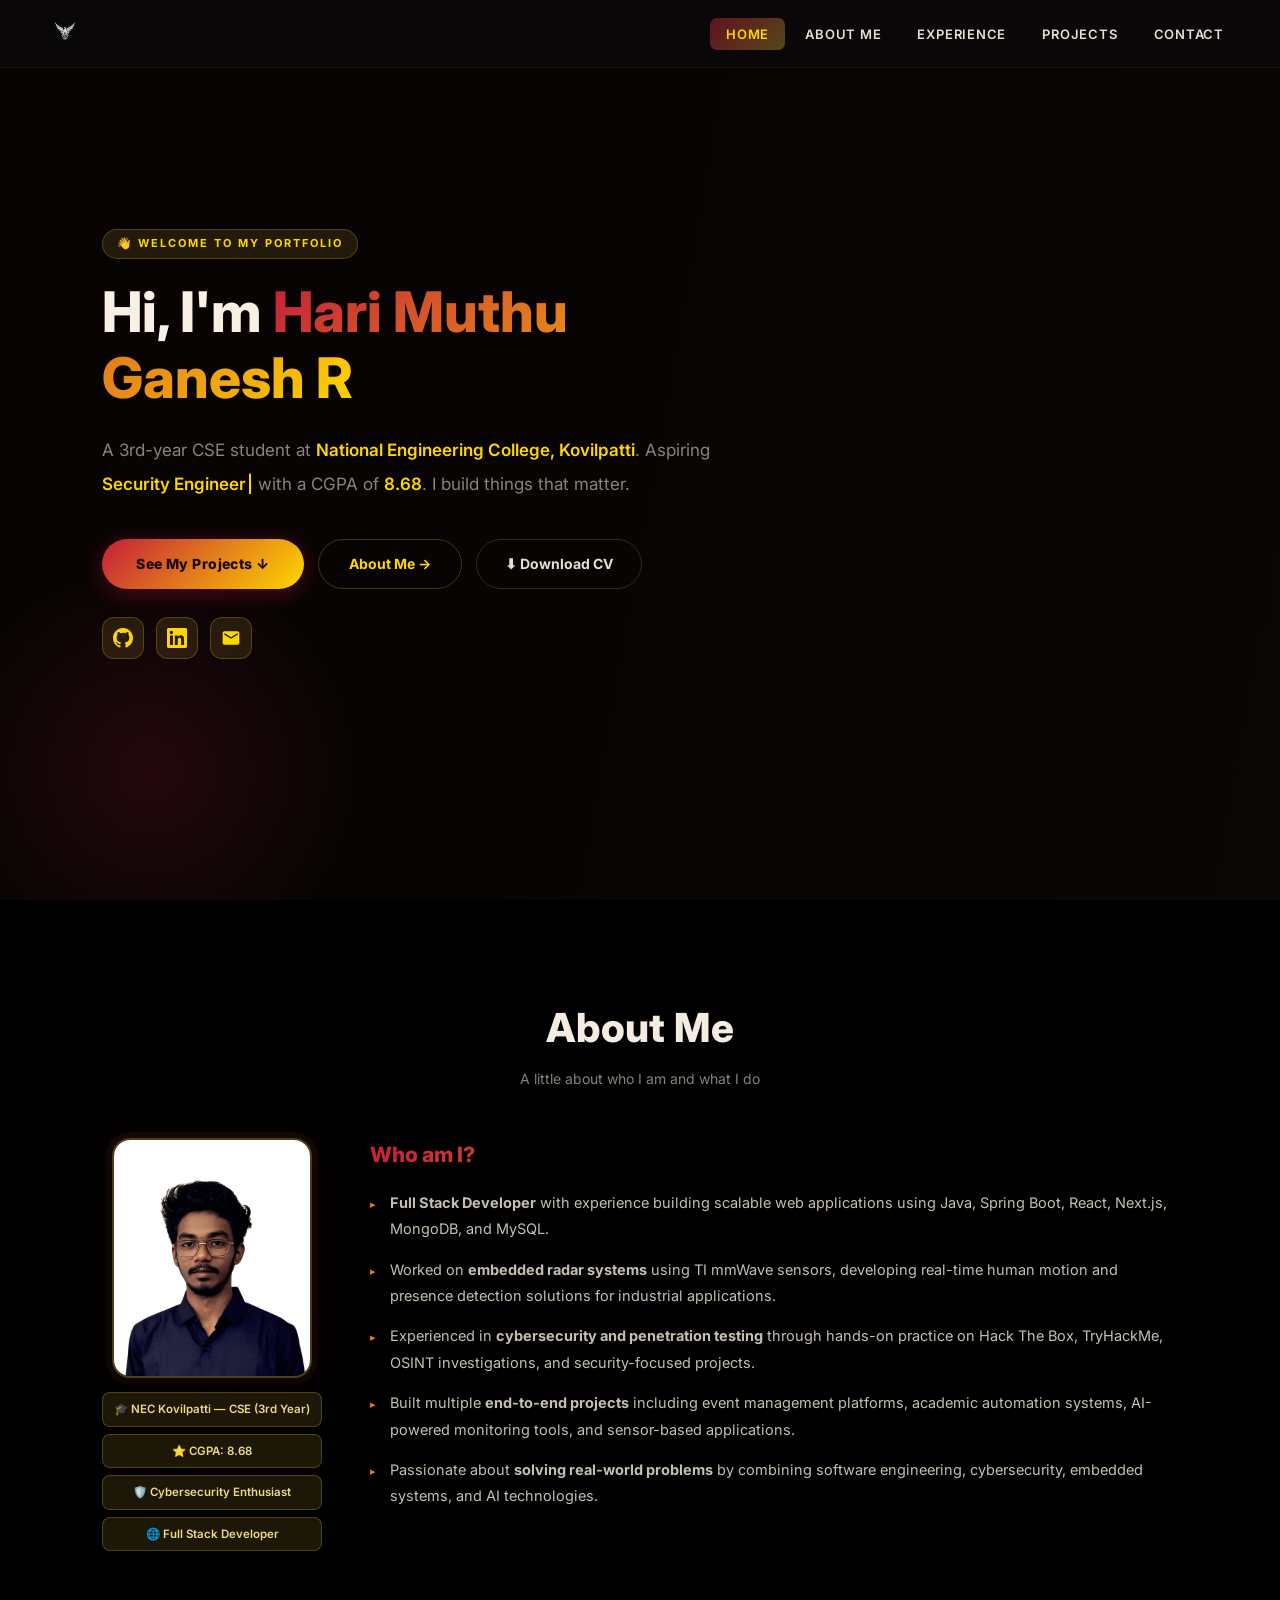
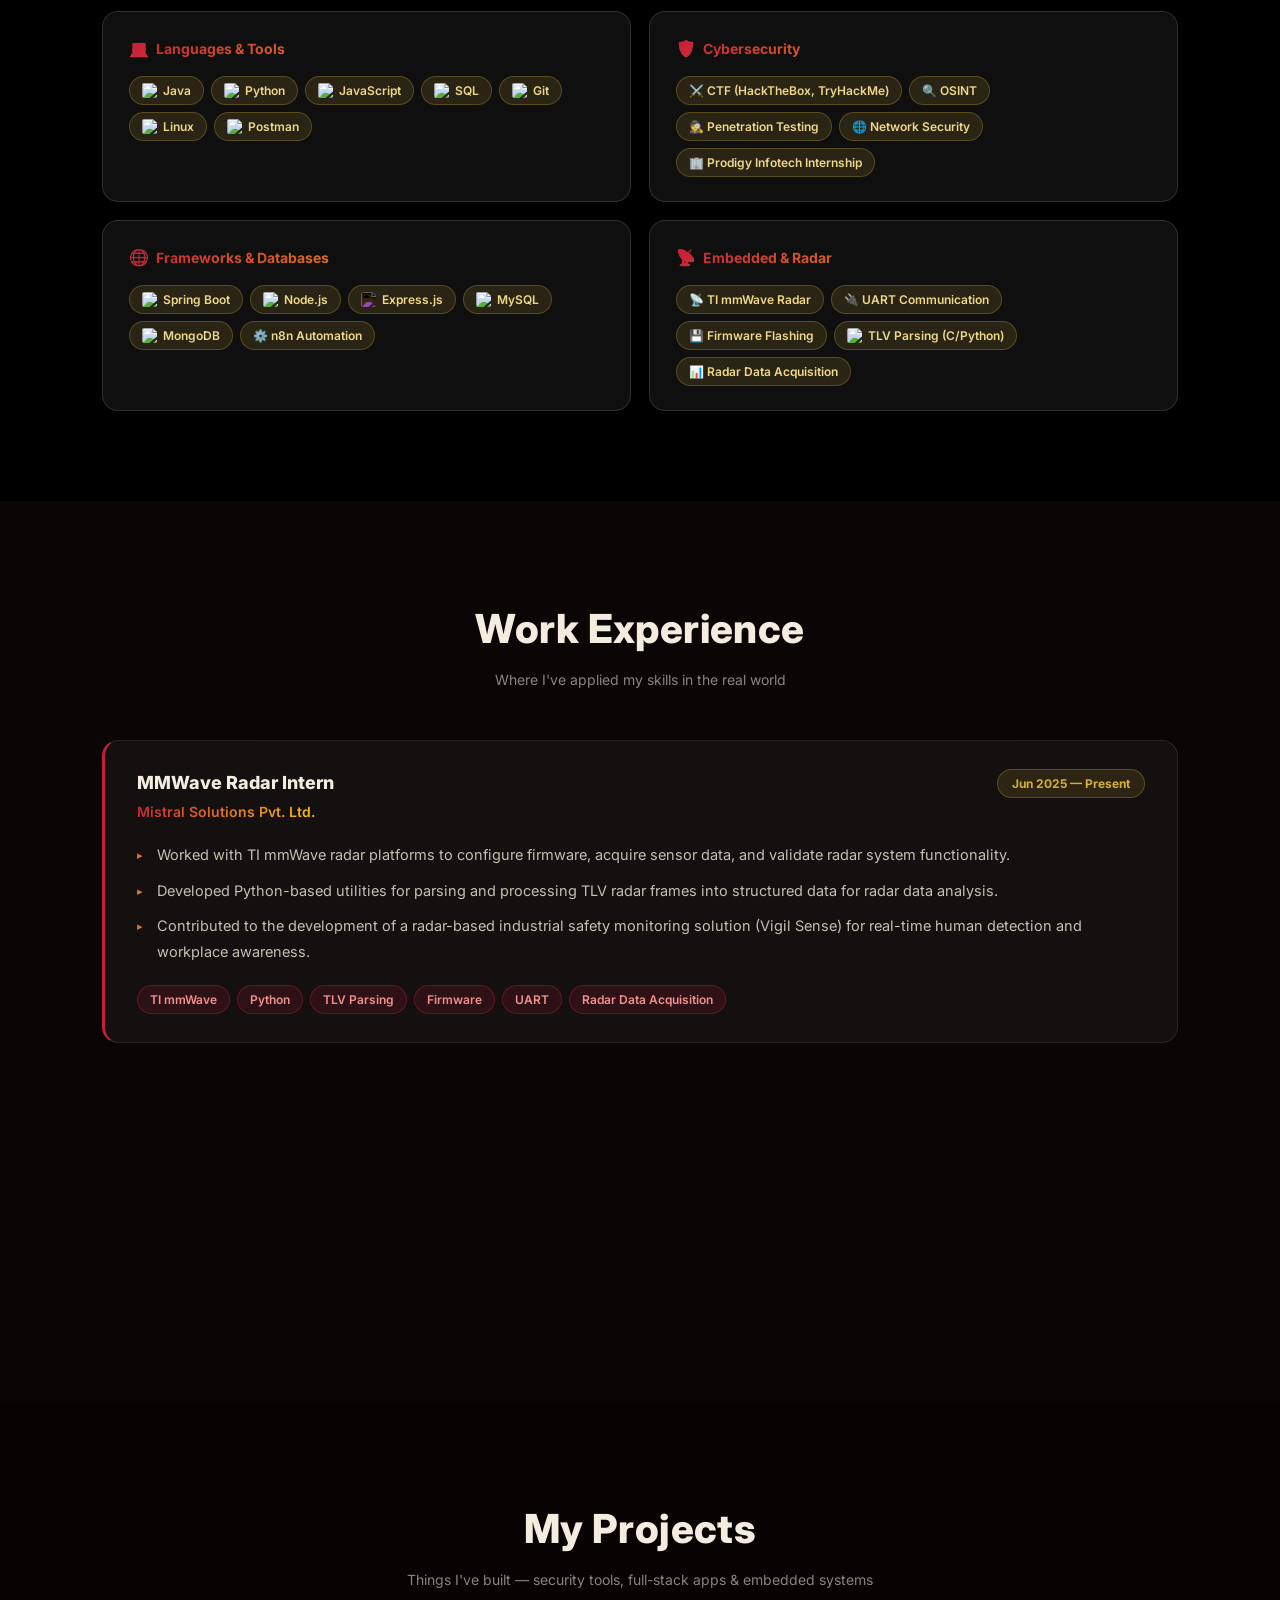
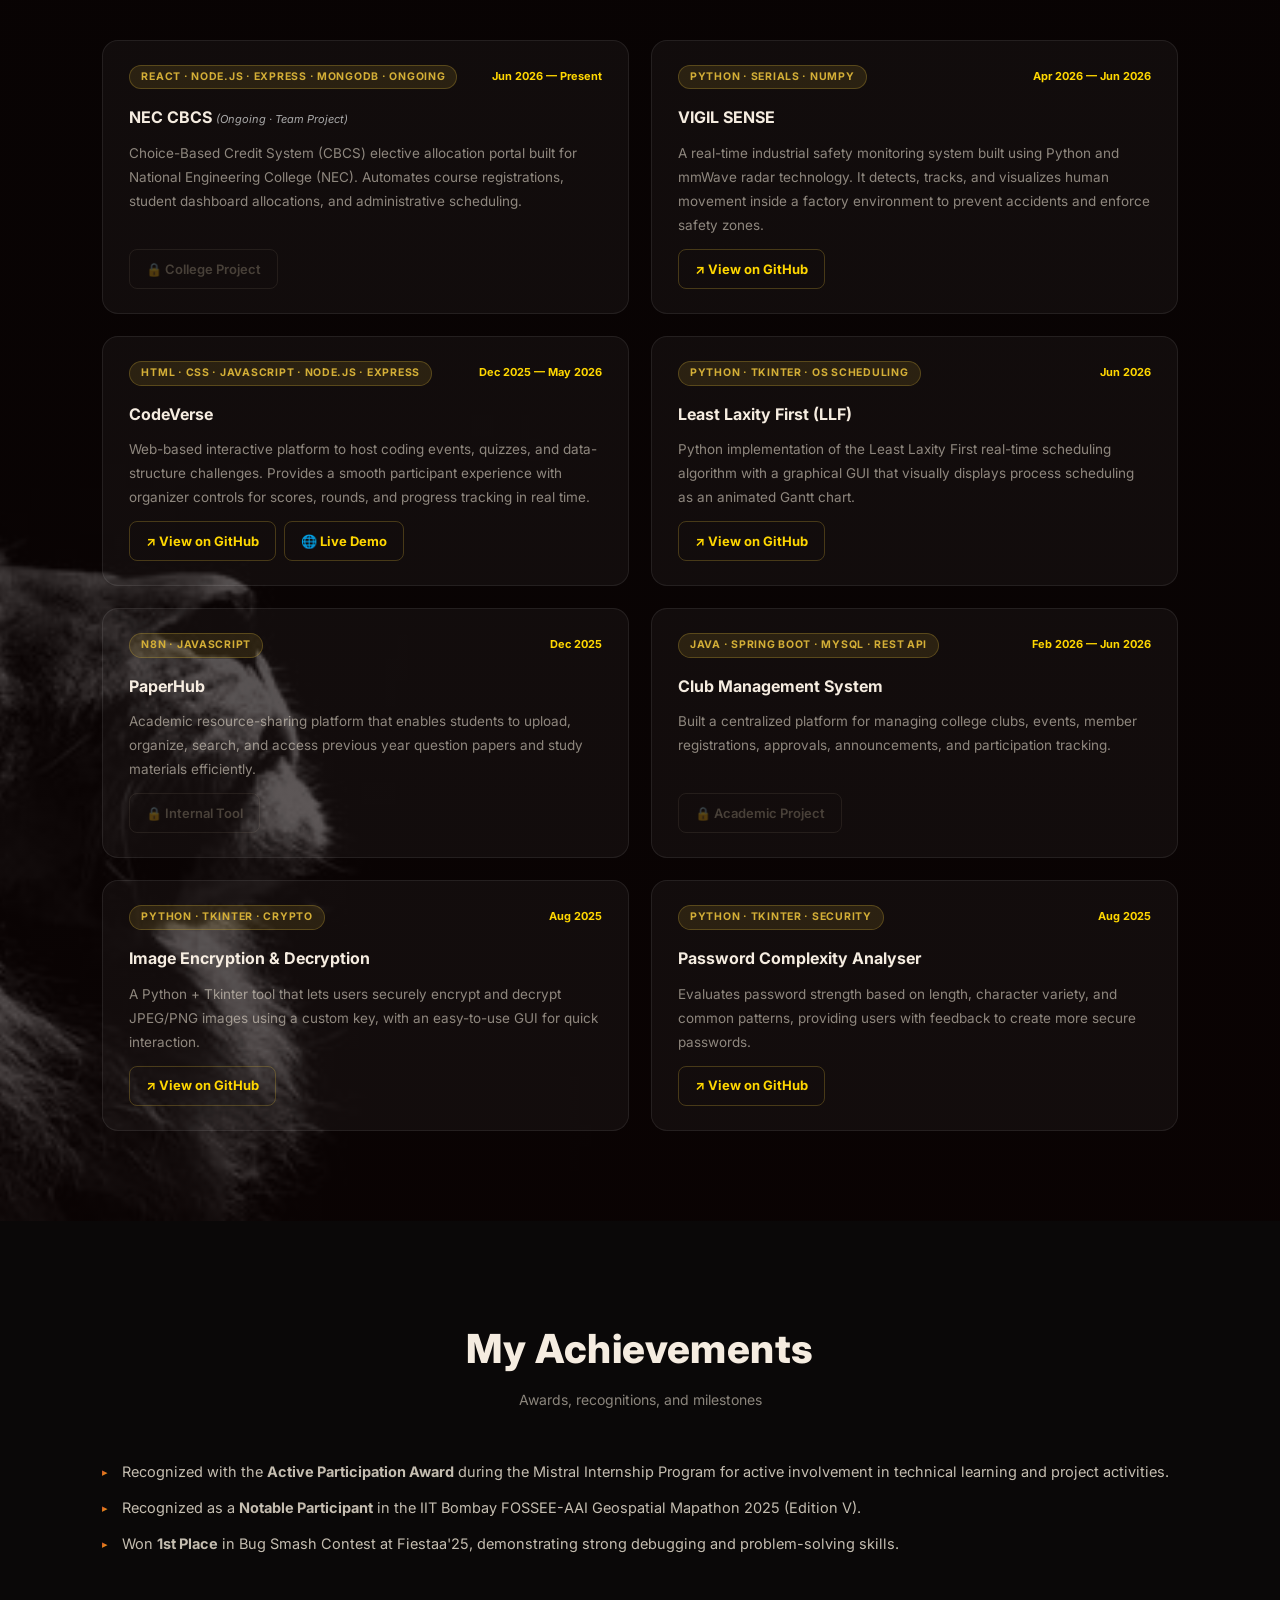
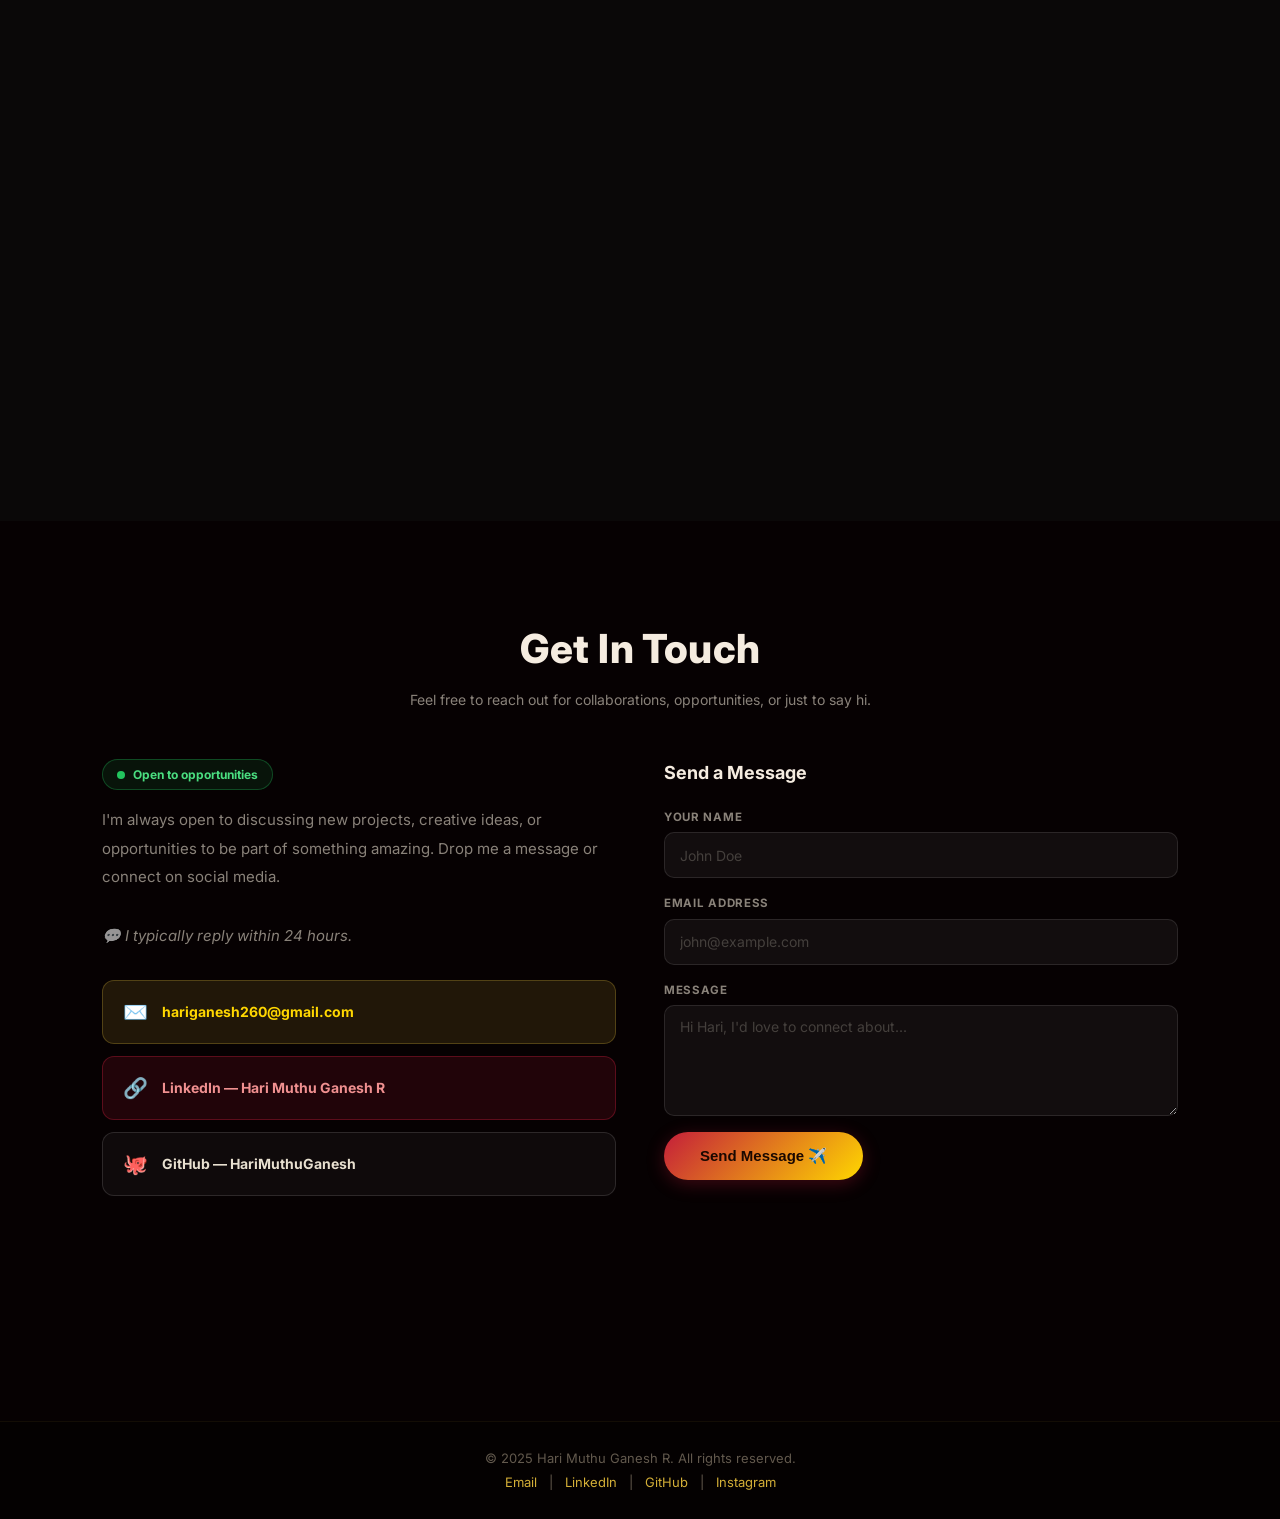
==== commit c7b91054: "Update resume details across portfolio versions" ====
--- a/v1/index.html
+++ b/v1/index.html
@@ -78,7 +78,7 @@
             <p class="tagline">
                 A 3rd-year CSE student at <strong>National Engineering College, Kovilpatti</strong>.
                 Aspiring <strong><span id="typed-role"></span><span class="cursor-blink">|</span></strong>
-                with a CGPA of <strong>8.71</strong>. I build things that matter.
+                with a CGPA of <strong>8.68</strong>. I build things that matter.
             </p>
             <div class="home-btns">
                 <a href="#projects" class="btn-primary">See My Projects ↓</a>
@@ -122,7 +122,7 @@
                 <img src="assets/hari_portrait.png" alt="Hari Muthu Ganesh R" width="200" height="248" loading="lazy">
                 <div class="about-badges">
                     <div class="badge">🎓 NEC Kovilpatti — CSE (3rd Year)</div>
-                    <div class="badge">⭐ CGPA: 8.71</div>
+                    <div class="badge">⭐ CGPA: 8.68</div>
                     <div class="badge">🛡️ Cybersecurity Enthusiast</div>
                     <div class="badge">🌐 Full Stack Developer</div>
                 </div>
@@ -249,9 +249,11 @@
             <div class="project-card">
                 <div style="display: flex; justify-content: space-between; align-items: baseline; margin-bottom: 5px;">
                     <span class="proj-tag">React · Node.js · Express · MongoDB · Ongoing</span>
-                    <span style="font-size: 11px; color: var(--gold); font-weight: bold; white-space: nowrap;">Jan 2026 — Present</span>
-                </div>
-                <h3 style="margin-top: 0;">NEC CBCS <em style="font-size:11px;font-weight:400;color:#aaa;">(Ongoing · Team Project)</em></h3>
+                    <span style="font-size: 11px; color: var(--gold); font-weight: bold; white-space: nowrap;">Jun 2026
+                        — Present</span>
+                </div>
+                <h3 style="margin-top: 0;">NEC CBCS <em style="font-size:11px;font-weight:400;color:#aaa;">(Ongoing ·
+                        Team Project)</em></h3>
                 <p class="proj-desc">Choice-Based Credit System (CBCS) elective allocation portal built for National
                     Engineering College (NEC). Automates course registrations, student dashboard allocations, and
                     administrative scheduling.</p>
@@ -260,21 +262,22 @@
 
             <div class="project-card">
                 <div style="display: flex; justify-content: space-between; align-items: baseline; margin-bottom: 5px;">
-                    <span class="proj-tag">PyQt5 · mmWave Radar · Embedded</span>
-                    <span style="font-size: 11px; color: var(--gold); font-weight: bold; white-space: nowrap;">Apr 2026 — Jun 2026</span>
+                    <span class="proj-tag">Python · Serials · Numpy</span>
+                    <span style="font-size: 11px; color: var(--gold); font-weight: bold; white-space: nowrap;">Apr 2026
+                        — Jun 2026</span>
                 </div>
                 <h3 style="margin-top: 0;">VIGIL SENSE</h3>
-                <p class="proj-desc">PyQt5 application powered by TI IWR6843AOP mmWave radar for industrial safety
-                    monitoring. Features real-time people tracking, fall detection, and restricted zone breach alerts.
+                <p class="proj-desc">A real-time industrial safety monitoring system built using Python and mmWave radar technology. It detects, tracks, and visualizes human movement inside a factory environment to prevent accidents and enforce safety zones.
                 </p>
                 <a class="proj-link" target="_blank" rel="noopener"
-                    href="https://github.com/HariMuthuGanesh/Vigle_Sense">↗ View on GitHub</a>
+                    href="https://github.com/HariMuthuGanesh/Vigil_Sense.git">↗ View on GitHub</a>
             </div>
 
             <div class="project-card">
                 <div style="display: flex; justify-content: space-between; align-items: baseline; margin-bottom: 5px;">
                     <span class="proj-tag">HTML · CSS · JavaScript · Node.js · Express</span>
-                    <span style="font-size: 11px; color: var(--gold); font-weight: bold; white-space: nowrap;">Dec 2025 — May 2026</span>
+                    <span style="font-size: 11px; color: var(--gold); font-weight: bold; white-space: nowrap;">Dec 2025
+                        — May 2026</span>
                 </div>
                 <h3 style="margin-top: 0;">CodeVerse</h3>
                 <p class="proj-desc">Web-based interactive platform to host coding events, quizzes, and
@@ -291,7 +294,8 @@
             <div class="project-card">
                 <div style="display: flex; justify-content: space-between; align-items: baseline; margin-bottom: 5px;">
                     <span class="proj-tag">Python · Tkinter · OS Scheduling</span>
-                    <span style="font-size: 11px; color: var(--gold); font-weight: bold; white-space: nowrap;">Jun 2026</span>
+                    <span style="font-size: 11px; color: var(--gold); font-weight: bold; white-space: nowrap;">Jun
+                        2026</span>
                 </div>
                 <h3 style="margin-top: 0;">Least Laxity First (LLF)</h3>
                 <p class="proj-desc">Python implementation of the Least Laxity First real-time scheduling
@@ -303,31 +307,31 @@
 
             <div class="project-card">
                 <div style="display: flex; justify-content: space-between; align-items: baseline; margin-bottom: 5px;">
-                    <span class="proj-tag">n8n · Supabase · Telegram Bot</span>
-                    <span style="font-size: 11px; color: var(--gold); font-weight: bold; white-space: nowrap;">Dec 2025</span>
+                    <span class="proj-tag">n8n · JavaScript</span>
+                    <span style="font-size: 11px; color: var(--gold); font-weight: bold; white-space: nowrap;">Dec
+                        2025</span>
                 </div>
                 <h3 style="margin-top: 0;">PaperHub</h3>
-                <p class="proj-desc">An n8n automation bot deployed on Hugging Face Spaces with Supabase PostgreSQL. The
-                    Telegram bot <strong>@nec_ques_bot</strong> lets NEC students retrieve question papers by
-                    department, subject code, and year.</p>
+                <p class="proj-desc">Academic resource-sharing platform that enables students to upload, organize, search, and access previous year question papers and study materials efficiently.</p>
                 <span class="proj-link-disabled">🔒 Internal Tool</span>
             </div>
 
             <div class="project-card">
                 <div style="display: flex; justify-content: space-between; align-items: baseline; margin-bottom: 5px;">
-                    <span class="proj-tag">Spring Boot · JWT · MySQL · HTML/JS</span>
-                    <span style="font-size: 11px; color: var(--gold); font-weight: bold; white-space: nowrap;">Feb 2026 — Jun 2026</span>
+                    <span class="proj-tag">Java · Spring Boot · MySQL · REST API</span>
+                    <span style="font-size: 11px; color: var(--gold); font-weight: bold; white-space: nowrap;">Feb 2026
+                        — Jun 2026</span>
                 </div>
                 <h3 style="margin-top: 0;">Club Management System</h3>
-                <p class="proj-desc">Full-stack web app built as an academic EL project for NEC — Spring Boot backend
-                    with JWT authentication, MySQL database, and a plain HTML/JS frontend.</p>
+                <p class="proj-desc">Built a centralized platform for managing college clubs, events, member registrations, approvals, announcements, and participation tracking.</p>
                 <span class="proj-link-disabled">🔒 Academic Project</span>
             </div>
 
             <div class="project-card">
                 <div style="display: flex; justify-content: space-between; align-items: baseline; margin-bottom: 5px;">
                     <span class="proj-tag">Python · Tkinter · Crypto</span>
-                    <span style="font-size: 11px; color: var(--gold); font-weight: bold; white-space: nowrap;">Aug 2025</span>
+                    <span style="font-size: 11px; color: var(--gold); font-weight: bold; white-space: nowrap;">Aug
+                        2025</span>
                 </div>
                 <h3 style="margin-top: 0;">Image Encryption &amp; Decryption</h3>
                 <p class="proj-desc">A Python + Tkinter tool that lets users securely encrypt and decrypt JPEG/PNG
@@ -339,7 +343,8 @@
             <div class="project-card">
                 <div style="display: flex; justify-content: space-between; align-items: baseline; margin-bottom: 5px;">
                     <span class="proj-tag">Python · Tkinter · Security</span>
-                    <span style="font-size: 11px; color: var(--gold); font-weight: bold; white-space: nowrap;">Aug 2025</span>
+                    <span style="font-size: 11px; color: var(--gold); font-weight: bold; white-space: nowrap;">Aug
+                        2025</span>
                 </div>
                 <h3 style="margin-top: 0;">Password Complexity Analyser</h3>
                 <p class="proj-desc">Evaluates password strength based on length, character variety, and common
@@ -348,6 +353,22 @@
                     href="https://github.com/HariMuthuGanesh/Password_Analyser">↗ View on GitHub</a>
             </div>
 
+        </div>
+    </section>
+
+    <!-- ===================================================
+         SECTION 4.5 — ACHIEVEMENTS
+    =================================================== -->
+    <section id="achievements">
+        <h2 class="section-title">My <span>Achievements</span></h2>
+        <p class="section-subtitle">Awards, recognitions, and milestones</p>
+
+        <div class="experience-list">
+            <ul class="exp-points">
+                <li>Recognized with the <strong>Active Participation Award</strong> during the Mistral Internship Program for active involvement in technical learning and project activities.</li>
+                <li>Recognized as a <strong>Notable Participant</strong> in the IIT Bombay FOSSEE-AAI Geospatial Mapathon 2025 (Edition V).</li>
+                <li>Won <strong>1st Place</strong> in Bug Smash Contest at Fiestaa'25, demonstrating strong debugging and problem-solving skills.</li>
+            </ul>
         </div>
     </section>
 
@@ -527,7 +548,7 @@
             const preloader = document.getElementById('preloader');
             const percentageEl = document.getElementById('loader-percentage');
             const messageEl = document.getElementById('loader-message');
-            
+
             const messages = [
                 "Initializing System...",
                 "Loading Assets...",
@@ -535,20 +556,20 @@
                 "Decrypting Data...",
                 "Welcome."
             ];
-            
+
             let progress = 0;
             const interval = setInterval(() => {
                 progress += 1;
-                if(percentageEl) percentageEl.textContent = progress + '%';
-                
-                if(messageEl) {
-                    if(progress === 20) messageEl.textContent = messages[1];
-                    if(progress === 50) messageEl.textContent = messages[2];
-                    if(progress === 80) messageEl.textContent = messages[3];
-                    if(progress === 100) messageEl.textContent = messages[4];
+                if (percentageEl) percentageEl.textContent = progress + '%';
+
+                if (messageEl) {
+                    if (progress === 20) messageEl.textContent = messages[1];
+                    if (progress === 50) messageEl.textContent = messages[2];
+                    if (progress === 80) messageEl.textContent = messages[3];
+                    if (progress === 100) messageEl.textContent = messages[4];
                 }
-                
-                if(progress >= 100) {
+
+                if (progress >= 100) {
                     clearInterval(interval);
                     setTimeout(() => {
                         preloader.classList.add('preloader-hidden');
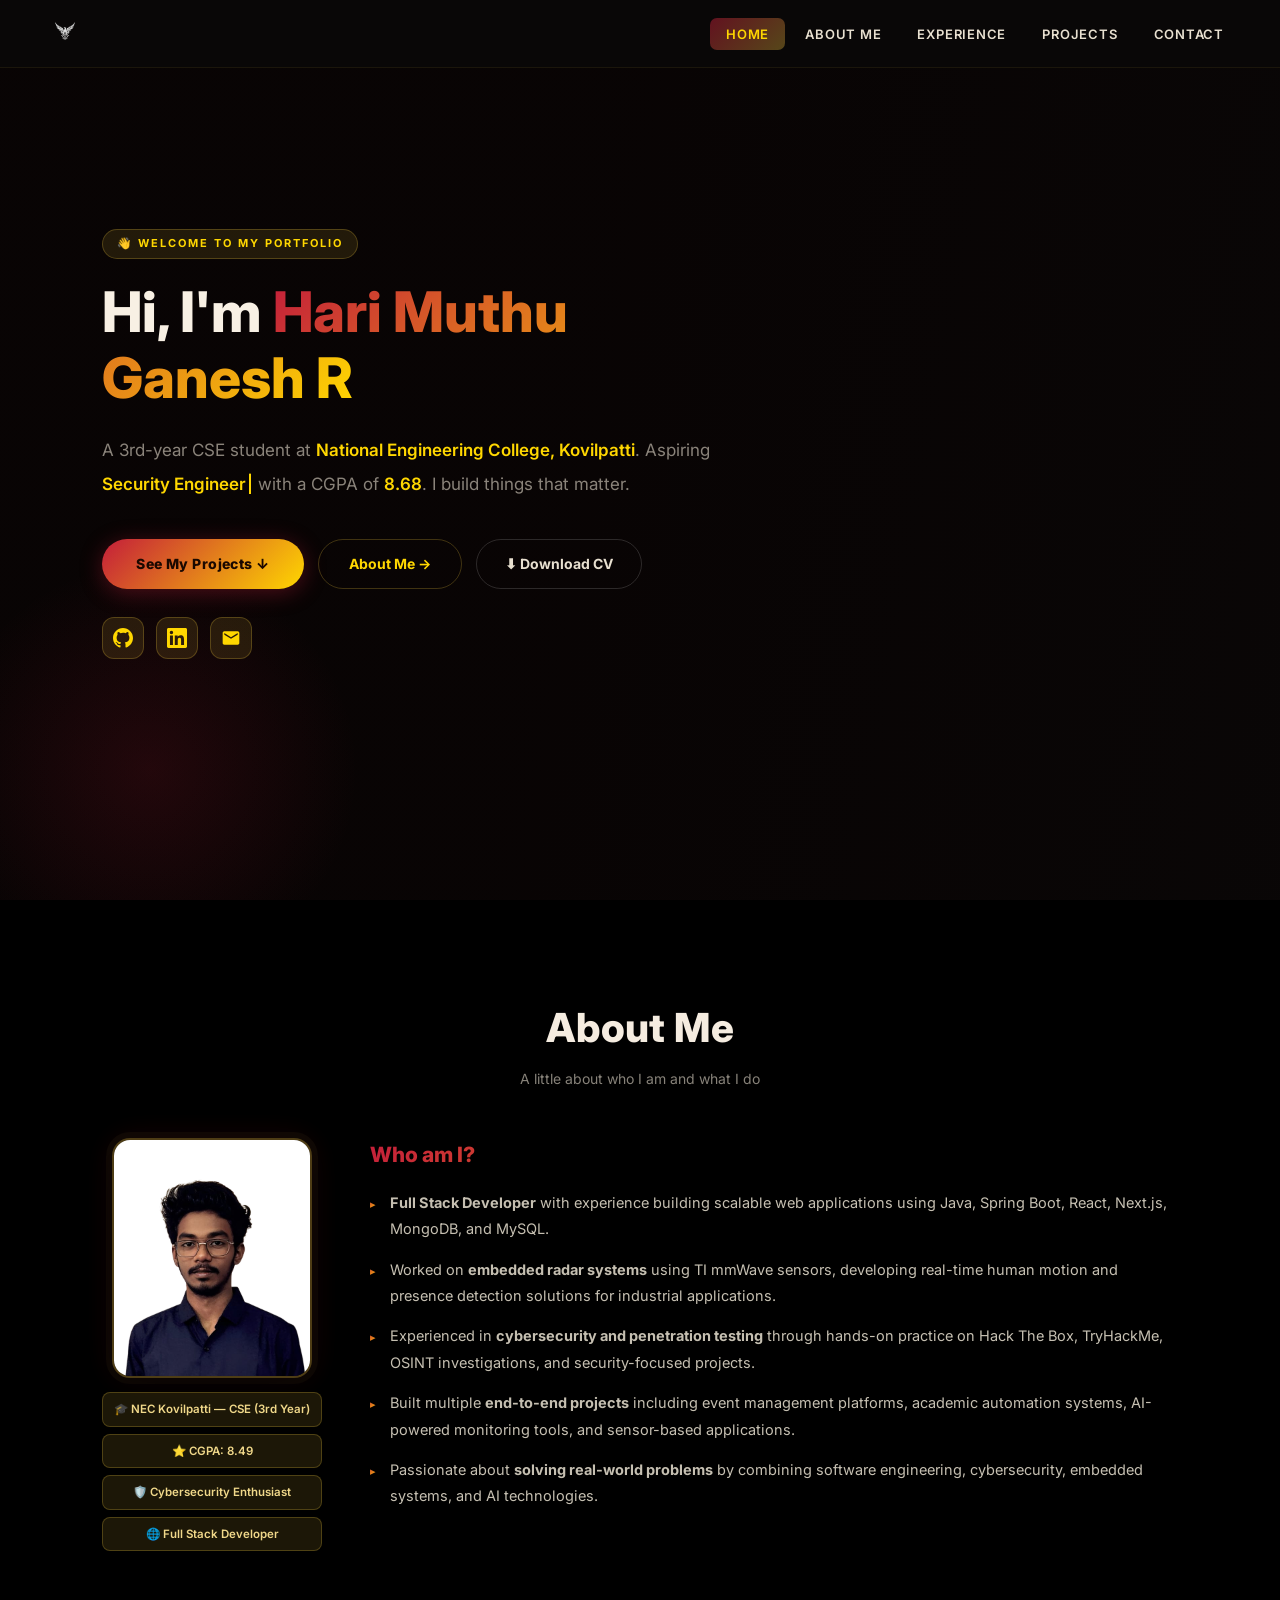
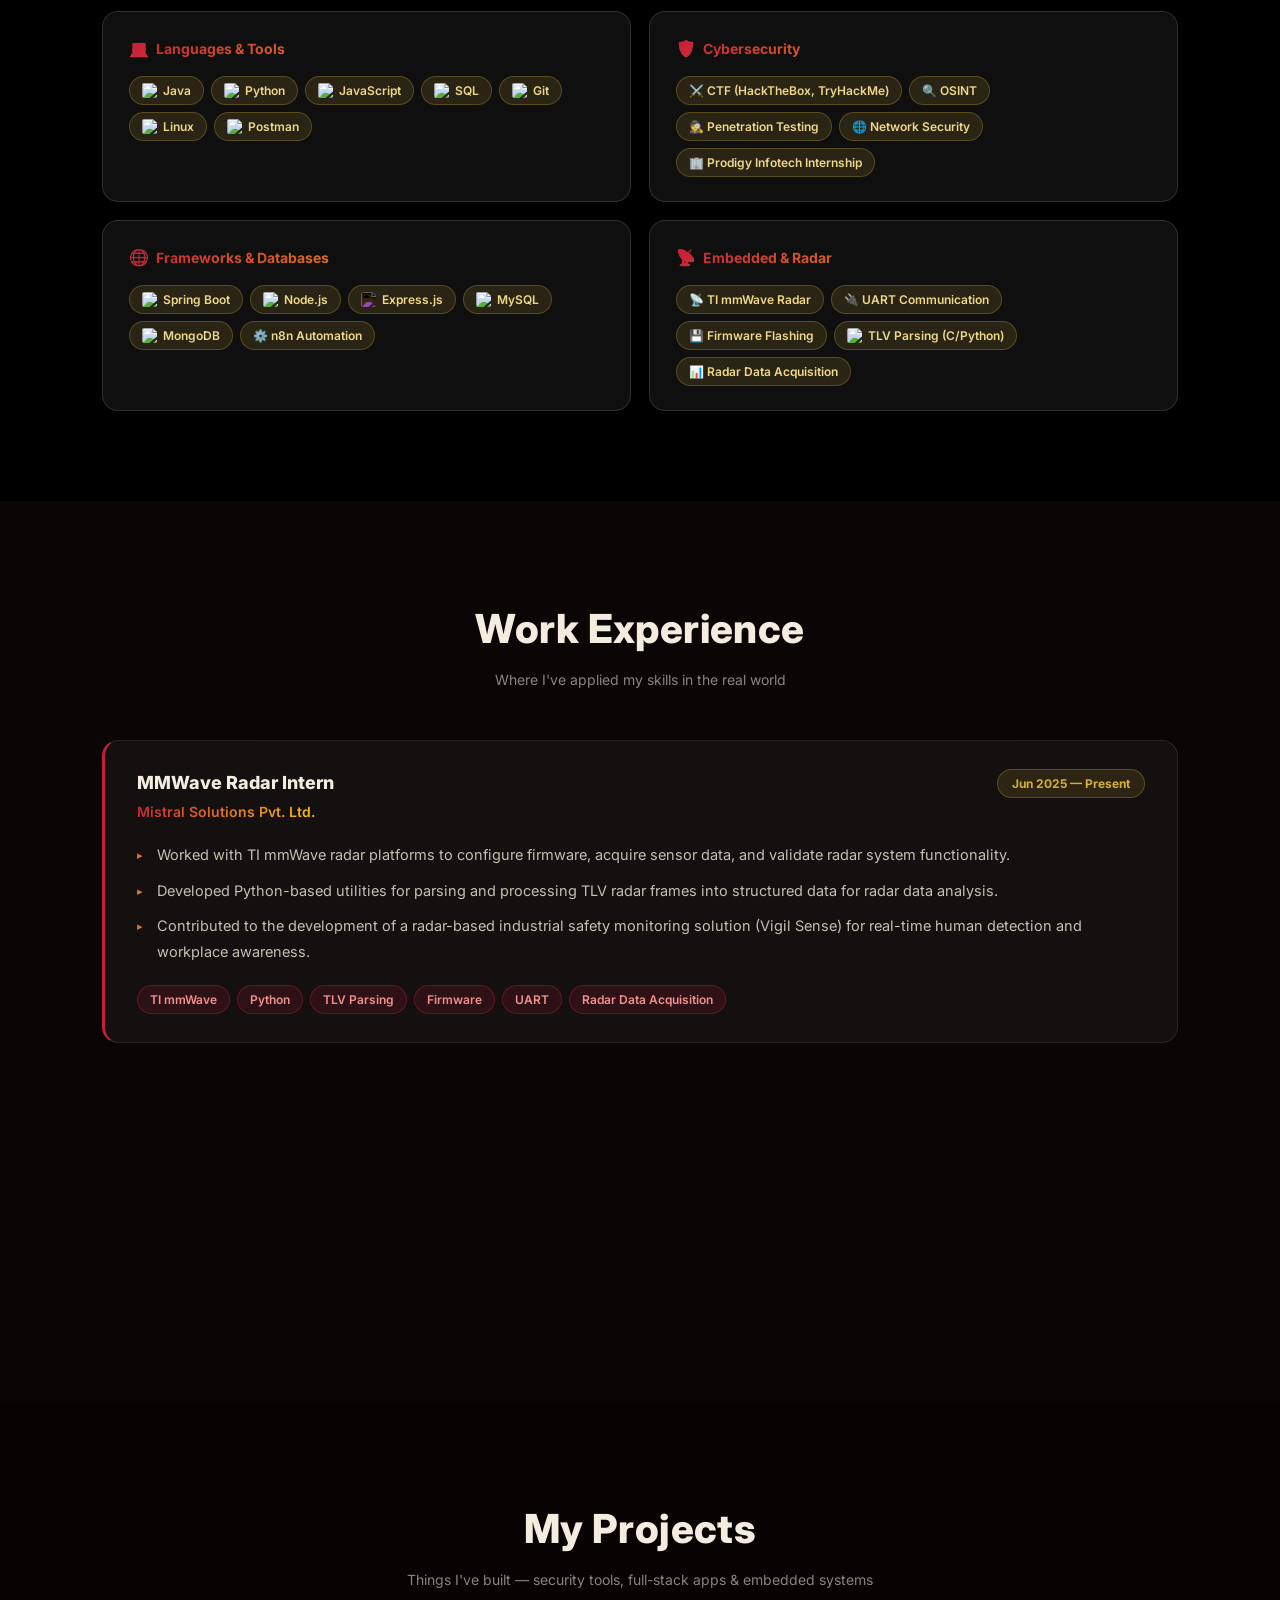
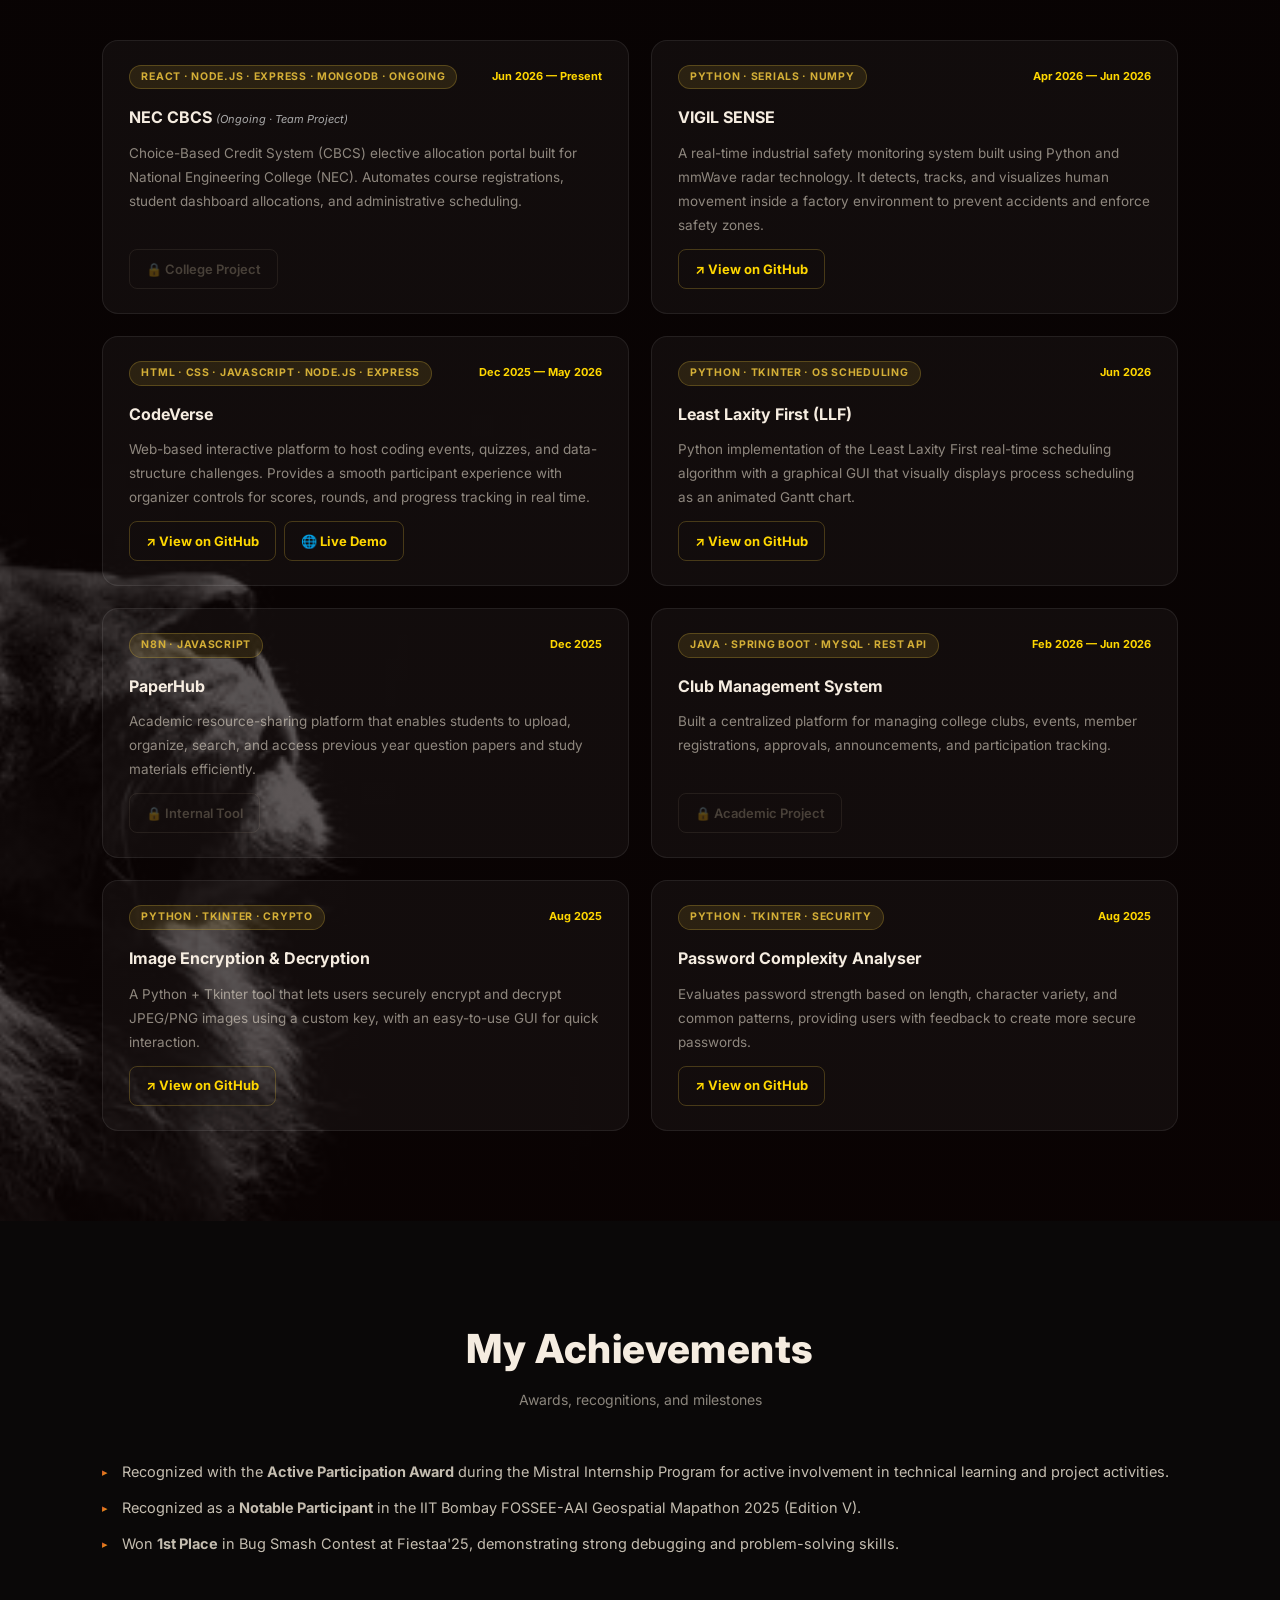
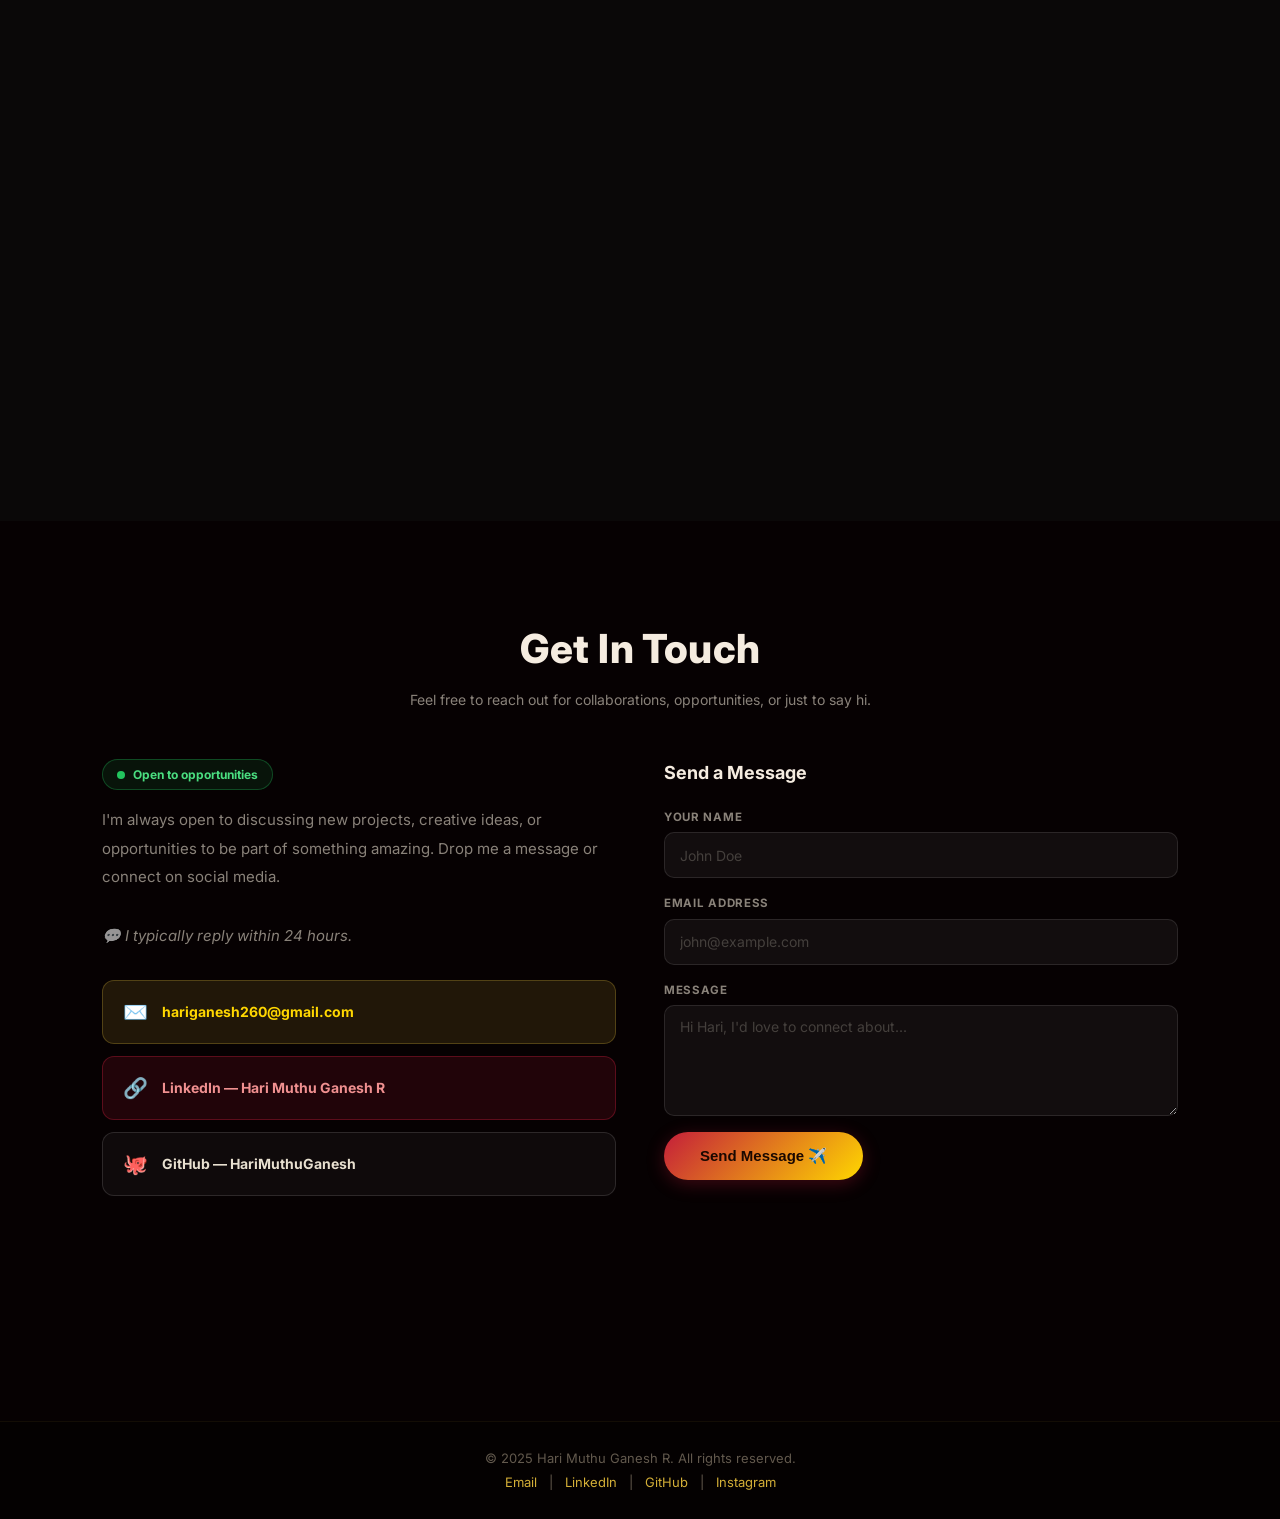
==== commit 38f60e8b: "Updated CGPA" ====
--- a/v1/index.html
+++ b/v1/index.html
@@ -122,7 +122,7 @@
                 <img src="assets/hari_portrait.png" alt="Hari Muthu Ganesh R" width="200" height="248" loading="lazy">
                 <div class="about-badges">
                     <div class="badge">🎓 NEC Kovilpatti — CSE (3rd Year)</div>
-                    <div class="badge">⭐ CGPA: 8.68</div>
+                    <div class="badge">⭐ CGPA: 8.49</div>
                     <div class="badge">🛡️ Cybersecurity Enthusiast</div>
                     <div class="badge">🌐 Full Stack Developer</div>
                 </div>
@@ -582,4 +582,4 @@
 
 </body>
 
-</html>+</html>
